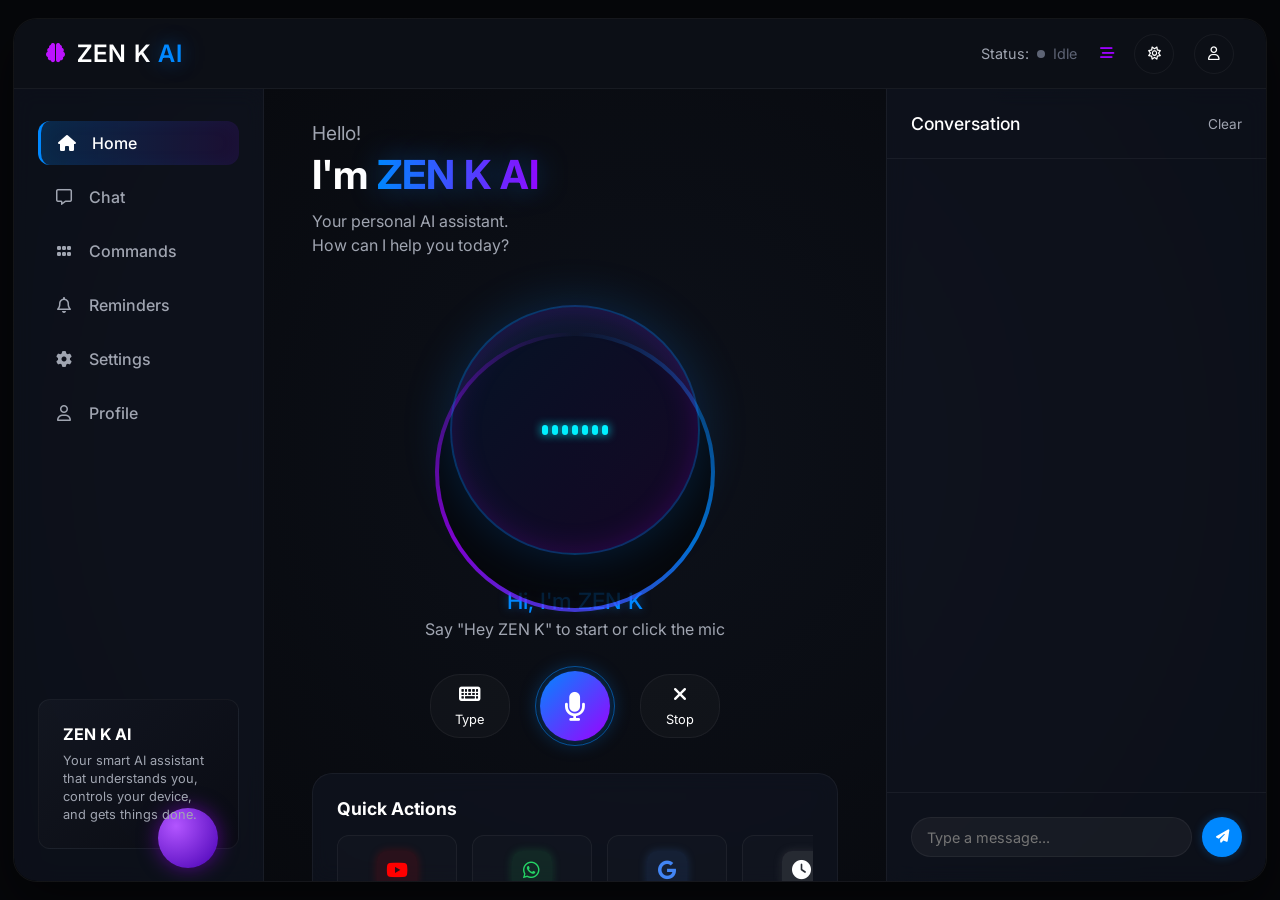
==== zen-k-ai/index.html @ 2d2775ab "Add files via upload" ====
<!DOCTYPE html>
<html lang="en">
<head>
    <meta charset="UTF-8">
    <meta name="viewport" content="width=device-width, initial-scale=1.0">
    <title>ZEN K AI</title>
    <link rel="stylesheet" href="style.css">
    <link rel="stylesheet" href="https://cdnjs.cloudflare.com/ajax/libs/font-awesome/6.4.0/css/all.min.css">
    <link href="https://fonts.googleapis.com/css2?family=Inter:wght@300;400;500;600;700&display=swap" rel="stylesheet">
</head>
<body>
    <div class="app-container">
        <!-- Top Navigation Bar -->
        <header class="top-bar">
            <div class="logo">
                <i class="fa-solid fa-brain" style="color: #bc13fe;" aria-hidden="true"></i>
                <h1>ZEN K <span>AI</span></h1>
            </div>
            <div class="top-right">
                <div class="status-indicator" aria-live="polite">
                    Status: <span class="status-dot" aria-hidden="true"></span> <span class="status-text">Idle</span>
                    <i class="fa-solid fa-bars-staggered status-icon" aria-hidden="true"></i>
                </div>
                <button class="icon-btn theme-btn" id="theme-btn" aria-label="Toggle Theme">
                    <i class="fa-regular fa-sun" aria-hidden="true"></i>
                </button>
                <button class="icon-btn profile-btn" aria-label="User Profile">
                    <i class="fa-regular fa-user" aria-hidden="true"></i>
                </button>
            </div>
        </header>

        <div class="main-content">
            <!-- Left Sidebar -->
            <nav class="sidebar" aria-label="Main Navigation">
                <ul class="nav-links">
                    <li class="active" role="button" tabindex="0" aria-label="Home"><i class="fa-solid fa-house" aria-hidden="true"></i> <span>Home</span></li>
                    <li role="button" tabindex="0" aria-label="Chat"><i class="fa-regular fa-message" aria-hidden="true"></i> <span>Chat</span></li>
                    <li role="button" tabindex="0" aria-label="Commands"><i class="fa-solid fa-grip" aria-hidden="true"></i> <span>Commands</span></li>
                    <li role="button" tabindex="0" aria-label="Reminders"><i class="fa-regular fa-bell" aria-hidden="true"></i> <span>Reminders</span></li>
                    <li role="button" tabindex="0" aria-label="Settings"><i class="fa-solid fa-gear" aria-hidden="true"></i> <span>Settings</span></li>
                    <li role="button" tabindex="0" aria-label="Profile"><i class="fa-regular fa-user" aria-hidden="true"></i> <span>Profile</span></li>
                </ul>
                <div class="sidebar-info-card">
                    <h3>ZEN K AI</h3>
                    <p>Your smart AI assistant that understands you, controls your device, and gets things done.</p>
                    <div class="info-orb" aria-hidden="true"></div>
                </div>
            </nav>

            <!-- Center Assistant Area -->
            <main class="center-area" aria-label="AI Assistant Area">
                <div class="welcome-box">
                    <p class="greeting">Hello!</p>
                    <h2>I'm <span class="brand">ZEN K AI</span></h2>
                    <p class="subtitle">Your personal AI assistant.<br>How can I help you today?</p>
                </div>

                <div class="voice-orb-container" aria-live="polite">
                    <div class="glow-ring" aria-hidden="true"></div>
                    <div class="voice-orb" aria-hidden="true">
                        <div class="waveform-animation">
                            <span class="bar"></span><span class="bar"></span><span class="bar"></span><span class="bar"></span><span class="bar"></span><span class="bar"></span><span class="bar"></span>
                        </div>
                    </div>
                    <h3 class="state-text">Listening...</h3>
                    <p class="state-subtext">Say "Hey ZEN K" to start</p>
                </div>

                <div class="input-controls">
                    <button class="control-btn" aria-label="Type Command"><i class="fa-solid fa-keyboard" aria-hidden="true"></i><span>Type</span></button>
                    <button class="mic-btn" id="mic-btn" aria-label="Toggle Microphone"><i class="fa-solid fa-microphone" aria-hidden="true"></i></button>
                    <button class="control-btn" id="stop-btn" aria-label="Stop Assistant"><i class="fa-solid fa-xmark" aria-hidden="true"></i><span>Stop</span></button>
                </div>

                <!-- Quick Actions -->
                <div class="quick-actions-section" aria-label="Quick Actions">
                    <h3>Quick Actions</h3>
                    <div class="action-grid" role="group">
                        <button class="action-card" data-action="youtube" aria-label="Open YouTube">
                            <div class="icon-wrap youtube" aria-hidden="true"><i class="fa-brands fa-youtube"></i></div>
                            <span>Open YouTube</span>
                        </button>
                        <button class="action-card" data-action="whatsapp" aria-label="Open WhatsApp">
                            <div class="icon-wrap whatsapp" aria-hidden="true"><i class="fa-brands fa-whatsapp"></i></div>
                            <span>Open WhatsApp</span>
                        </button>
                        <button class="action-card" data-action="google" aria-label="Search Google">
                            <div class="icon-wrap google" aria-hidden="true"><i class="fa-brands fa-google"></i></div>
                            <span>Search Google</span>
                        </button>
                        <button class="action-card" data-action="time" aria-label="Check Time">
                            <div class="icon-wrap time" aria-hidden="true"><i class="fa-solid fa-clock"></i></div>
                            <span>Check Time</span>
                        </button>
                        <button class="action-card" data-action="joke" aria-label="Tell a Joke">
                            <div class="icon-wrap more-icon" aria-hidden="true"><i class="fa-solid fa-face-laugh-squint"></i></div>
                            <span>Tell a Joke</span>
                        </button>
                        <button class="action-card more" aria-label="More Options">
                            <div class="icon-wrap more-icon" aria-hidden="true"><i class="fa-solid fa-grip"></i></div>
                            <span>More</span>
                        </button>
                    </div>
                </div>
                
                <div class="bottom-branding">
                    <div class="privacy-note">
                        <i class="fa-solid fa-shield-halved" aria-hidden="true"></i>
                        <div>
                            <h4>Privacy First</h4>
                            <p>Your data is secure with us.</p>
                        </div>
                    </div>
                    <div class="bottom-waveform" aria-hidden="true"></div>
                    <div class="always-ready-note">
                        <i class="fa-solid fa-bolt" aria-hidden="true"></i>
                        <div>
                            <h4>Always Ready</h4>
                            <p>Always here for you.</p>
                        </div>
                    </div>
                </div>
            </main>

            <!-- Right Conversation Panel -->
            <aside class="conversation-panel" aria-label="Conversation History">
                <div class="panel-header">
                    <h3>Conversation</h3>
                    <button class="clear-btn" id="clear-chat" aria-label="Clear Chat History">Clear</button>
                </div>
                <div class="chat-history" id="chat-history" aria-live="polite">
                    <!-- Chat bubbles will go here -->
                </div>
                <div class="chat-input-area">
                    <input type="text" class="chat-input" id="chat-input" placeholder="Type a message..." aria-label="Type your message to ZEN K AI">
                    <button class="send-btn" id="send-btn" aria-label="Send Message"><i class="fa-solid fa-paper-plane" aria-hidden="true"></i></button>
                </div>
            </aside>
        </div>
    </div>
    <script src="script.js"></script>
</body>
</html>
---- zen-k-ai/style.css ----
:root {
    --bg-main: #06070a;
    --bg-secondary: #0c0f16;
    --bg-panel: rgba(18, 22, 35, 0.6);
    --border-glass: rgba(255, 255, 255, 0.05);
    
    --text-primary: #ffffff;
    --text-secondary: #a0a5b1;
    --text-muted: #5e6475;
    
    --accent-blue: #0088ff;
    --accent-purple: #9d00ff;
    --accent-cyan: #00f0ff;
    --accent-green: #00e676;
    
    --glow-blue: 0 0 20px rgba(0, 136, 255, 0.5);
    --glow-purple: 0 0 20px rgba(157, 0, 255, 0.5);
    
    --radius-lg: 20px;
    --radius-md: 12px;
    --radius-sm: 8px;
    
    --font-std: 'Inter', sans-serif;
}

body.light-theme {
    --bg-main: #f0f2f5;
    --bg-secondary: #ffffff;
    --bg-panel: rgba(255, 255, 255, 0.8);
    --border-glass: rgba(0, 0, 0, 0.1);
    
    --text-primary: #1a1d24;
    --text-secondary: #4a505e;
    --text-muted: #8b92a5;
    
    --accent-blue: #0066cc;
    --accent-purple: #7a00cc;
    --accent-cyan: #00aacc;
    --accent-green: #00b359;
    
    --glow-blue: 0 0 15px rgba(0, 102, 204, 0.3);
    --glow-purple: 0 0 15px rgba(122, 0, 204, 0.3);
}

body.light-theme .app-container {
    background: radial-gradient(circle at 50% 50%, #fafafa 0%, #f0f2f5 100%);
}

body.light-theme .sidebar-info-card {
    background: linear-gradient(135deg, rgba(240,245,255,0.8) 0%, rgba(250,250,250,0.8) 100%);
}

body.light-theme .chat-input {
    background: rgba(255, 255, 255, 0.6);
}

body.light-theme .chat-msg.user .msg-bubble {
    background: rgba(0, 0, 0, 0.03);
}

* {
    margin: 0;
    padding: 0;
    box-sizing: border-box;
    font-family: var(--font-std);
}

/* Accessibility - Focus styles */
:focus-visible {
    outline: 2px solid var(--accent-blue);
    outline-offset: 3px;
    border-radius: 4px;
}
.icon-btn:focus-visible, .mic-btn:focus-visible, .send-btn:focus-visible {
    border-radius: 50%;
}
.action-card:focus-visible, .chat-input:focus-visible, .nav-links li:focus-visible {
    border-radius: var(--radius-md);
}
.control-btn:focus-visible {
    border-radius: 30px;
}

body {
    background-color: var(--bg-main);
    color: var(--text-primary);
    height: 100vh;
    overflow: hidden;
    display: flex;
    justify-content: center;
    align-items: center;
    transition: background-color 0.4s ease, color 0.4s ease;
}

.app-container {
    width: 98vw;
    height: 96vh;
    background: radial-gradient(circle at 50% 50%, #0d111a 0%, #06070a 100%);
    border-radius: 24px;
    border: 1px solid var(--border-glass);
    display: flex;
    flex-direction: column;
    overflow: hidden;
    box-shadow: 0 20px 50px rgba(0,0,0,0.5);
    transition: background 0.4s ease, border-color 0.4s ease;
}

/* TOP BAR */
.top-bar {
    display: flex;
    justify-content: space-between;
    align-items: center;
    padding: 1.5rem 2rem;
    background: var(--bg-secondary);
    border-bottom: 1px solid var(--border-glass);
    height: 70px;
    transition: background 0.4s ease, border-color 0.4s ease;
}

.logo {
    display: flex;
    align-items: center;
    gap: 12px;
    font-size: 1.2rem;
}

.logo h1 {
    font-size: 1.5rem;
    font-weight: 600;
    letter-spacing: 1px;
}

.logo span {
    color: var(--accent-blue);
    text-shadow: var(--glow-blue);
}

.top-right {
    display: flex;
    align-items: center;
    gap: 20px;
}

.status-indicator {
    display: flex;
    align-items: center;
    gap: 8px;
    font-size: 0.9rem;
    color: var(--text-secondary);
}

.status-dot {
    width: 8px;
    height: 8px;
    background-color: var(--text-muted);
    border-radius: 50%;
}

.status-text {
    color: var(--text-muted);
    margin-right: 15px;
}

.status-icon {
    color: var(--accent-purple);
}

.icon-btn {
    background: transparent;
    border: 1px solid var(--border-glass);
    color: var(--text-primary);
    width: 40px;
    height: 40px;
    border-radius: 50%;
    display: flex;
    justify-content: center;
    align-items: center;
    cursor: pointer;
    transition: all 0.3s ease;
}

.icon-btn:hover {
    background: rgba(128, 128, 128, 0.1);
    box-shadow: 0 0 15px rgba(128, 128, 128, 0.1);
}

/* MAIN CONTENT GRID */
.main-content {
    display: flex;
    flex: 1;
    overflow: hidden;
}

/* SIDEBAR */
.sidebar {
    width: 250px;
    padding: 2rem 1.5rem;
    display: flex;
    flex-direction: column;
    justify-content: space-between;
    border-right: 1px solid var(--border-glass);
    background: var(--bg-panel);
    backdrop-filter: blur(10px);
    transition: background 0.4s ease, border-color 0.4s ease;
}

.nav-links {
    list-style: none;
    display: flex;
    flex-direction: column;
    gap: 10px;
}

.nav-links li {
    padding: 12px 16px;
    border-radius: var(--radius-md);
    cursor: pointer;
    transition: all 0.3s ease;
    display: flex;
    align-items: center;
    gap: 15px;
    color: var(--text-secondary);
    font-weight: 500;
}

.nav-links li:hover {
    background: rgba(128, 128, 128, 0.05);
    color: var(--text-primary);
}

.nav-links li.active {
    background: linear-gradient(90deg, rgba(0,136,255,0.2) 0%, rgba(157,0,255,0.1) 100%);
    color: var(--text-primary);
    border-left: 3px solid var(--accent-blue);
    box-shadow: inset 0 0 20px rgba(0, 136, 255, 0.05);
}

.nav-links li i {
    width: 20px;
    text-align: center;
}

.sidebar-info-card {
    background: linear-gradient(135deg, rgba(20,25,35,0.8) 0%, rgba(10,12,18,0.8) 100%);
    border: 1px solid var(--border-glass);
    border-radius: var(--radius-md);
    padding: 1.5rem;
    position: relative;
    transition: background 0.4s ease, border-color 0.4s ease;
}

.sidebar-info-card h3 {
    font-size: 1rem;
    margin-bottom: 8px;
}

.sidebar-info-card p {
    font-size: 0.8rem;
    color: var(--text-secondary);
    line-height: 1.4;
    position: relative;
    z-index: 2;
}

.info-orb {
    position: absolute;
    bottom: -20px;
    right: 20px;
    width: 60px;
    height: 60px;
    background: radial-gradient(circle at 30% 30%, #b255ff, #4700b3);
    border-radius: 50%;
    box-shadow: var(--glow-purple);
    z-index: 1;
}

/* CENTER AREA */
.center-area {
    flex: 1;
    padding: 2rem 3rem;
    display: flex;
    flex-direction: column;
    position: relative;
    overflow-y: auto;
}

.welcome-box {
    margin-bottom: 1rem;
}

.welcome-box .greeting {
    font-size: 1.2rem;
    color: var(--text-secondary);
}

.welcome-box h2 {
    font-size: 2.5rem;
    font-weight: 700;
    margin: 5px 0 10px;
}

.welcome-box .brand {
    background: linear-gradient(90deg, var(--accent-blue), var(--accent-purple));
    -webkit-background-clip: text;
    background-clip: text;
    -webkit-text-fill-color: transparent;
    color: var(--accent-blue);
    text-shadow: 0 0 30px rgba(0, 136, 255, 0.4);
}

.welcome-box .subtitle {
    color: var(--text-secondary);
    line-height: 1.5;
}

.voice-orb-container {
    display: flex;
    flex-direction: column;
    align-items: center;
    justify-content: center;
    margin: 2rem 0;
    flex: 1;
}

.glow-ring {
    position: absolute;
    width: 280px;
    height: 280px;
    border-radius: 50%;
    background: conic-gradient(from 0deg, transparent, var(--accent-blue), var(--accent-purple), transparent);
    animation: rotate 4s linear infinite;
    opacity: 0.8;
}

.glow-ring::after {
    content: '';
    position: absolute;
    inset: 4px;
    background: var(--bg-main);
    border-radius: 50%;
    transition: background 0.4s ease;
}

@keyframes rotate {
    0% { transform: rotate(0deg); }
    100% { transform: rotate(360deg); }
}

.voice-orb {
    width: 250px;
    height: 250px;
    border-radius: 50%;
    background: linear-gradient(135deg, rgba(0,136,255,0.1), rgba(157,0,255,0.1));
    border: 2px solid rgba(0, 136, 255, 0.3);
    box-shadow: 0 0 50px rgba(0, 136, 255, 0.2), inset 0 0 30px rgba(157, 0, 255, 0.2);
    display: flex;
    justify-content: center;
    align-items: center;
    position: relative;
    z-index: 10;
    transition: all 0.3s ease;
}

.voice-orb.listening {
    box-shadow: 0 0 80px rgba(0, 136, 255, 0.4), inset 0 0 50px rgba(157, 0, 255, 0.4);
    border-color: var(--accent-blue);
    transform: scale(1.05);
}

.voice-orb.processing {
    box-shadow: 0 0 80px rgba(157, 0, 255, 0.4), inset 0 0 50px rgba(0, 136, 255, 0.4);
    border-color: var(--accent-purple);
}

.waveform-animation {
    display: flex;
    align-items: center;
    gap: 4px;
    height: 60px;
}

.bar {
    width: 6px;
    background-color: var(--accent-cyan);
    border-radius: 3px;
    box-shadow: 0 0 10px var(--accent-cyan);
    animation: bounce 1s ease-in-out infinite;
}

.bar:nth-child(1) { height: 20px; animation-delay: 0.1s; }
.bar:nth-child(2) { height: 40px; animation-delay: 0.2s; }
.bar:nth-child(3) { height: 60px; animation-delay: 0.3s; }
.bar:nth-child(4) { height: 80px; animation-delay: 0.4s; }
.bar:nth-child(5) { height: 60px; animation-delay: 0.5s; }
.bar:nth-child(6) { height: 40px; animation-delay: 0.6s; }
.bar:nth-child(7) { height: 20px; animation-delay: 0.7s; }

.voice-orb.idle .bar {
    animation: none;
    height: 10px !important;
}

@keyframes bounce {
    0%, 100% { transform: scaleY(0.5); }
    50% { transform: scaleY(1); }
}

.state-text {
    margin-top: 2rem;
    font-size: 1.4rem;
    color: var(--accent-blue);
    text-shadow: 0 0 10px rgba(0, 136, 255, 0.5);
    font-weight: 500;
}

.state-subtext {
    color: var(--text-secondary);
    margin-top: 5px;
}

.input-controls {
    display: flex;
    justify-content: center;
    align-items: center;
    gap: 30px;
    margin-bottom: 2rem;
}

.control-btn {
    background: rgba(128, 128, 128, 0.05);
    border: 1px solid var(--border-glass);
    color: var(--text-primary);
    padding: 10px 20px;
    border-radius: 30px;
    display: flex;
    flex-direction: column;
    align-items: center;
    gap: 8px;
    cursor: pointer;
    transition: all 0.3s ease;
    width: 80px;
}

.control-btn i {
    font-size: 1.2rem;
}

.control-btn span {
    font-size: 0.8rem;
}

.control-btn:hover {
    background: rgba(128, 128, 128, 0.1);
    box-shadow: 0 0 15px rgba(128, 128, 128, 0.1);
}

.mic-btn {
    width: 70px;
    height: 70px;
    border-radius: 50%;
    background: linear-gradient(135deg, var(--accent-blue), var(--accent-purple));
    border: none;
    color: white;
    font-size: 1.8rem;
    cursor: pointer;
    box-shadow: 0 0 20px rgba(0, 136, 255, 0.4);
    display: flex;
    justify-content: center;
    align-items: center;
    transition: all 0.3s ease;
    position: relative;
}

.mic-btn::before {
    content: '';
    position: absolute;
    inset: -5px;
    border-radius: 50%;
    border: 1px solid rgba(0, 136, 255, 0.5);
    animation: pulse 2s infinite;
}

@keyframes pulse {
    0% { transform: scale(1); opacity: 1; }
    100% { transform: scale(1.3); opacity: 0; }
}

.mic-btn:hover {
    transform: scale(1.05);
    box-shadow: 0 0 30px rgba(0, 136, 255, 0.6);
}

.quick-actions-section {
    background: var(--bg-panel);
    border-radius: var(--radius-lg);
    padding: 1.5rem;
    border: 1px solid var(--border-glass);
    backdrop-filter: blur(10px);
    margin-bottom: 2rem;
    transition: background 0.4s ease, border-color 0.4s ease;
}

.quick-actions-section h3 {
    font-size: 1.1rem;
    margin-bottom: 1rem;
    color: var(--text-primary);
}

.action-grid {
    display: flex;
    gap: 15px;
    overflow-x: auto;
    padding-bottom: 5px;
}

.action-card {
    background: rgba(128, 128, 128, 0.03);
    border: 1px solid var(--border-glass);
    border-radius: var(--radius-md);
    padding: 15px;
    min-width: 120px;
    display: flex;
    flex-direction: column;
    align-items: center;
    gap: 12px;
    cursor: pointer;
    transition: all 0.3s ease;
    color: var(--text-primary);
}

.action-card:hover {
    background: rgba(128, 128, 128, 0.08);
    transform: translateY(-2px);
    box-shadow: 0 5px 15px rgba(0, 0, 0, 0.15);
}

.icon-wrap {
    width: 40px;
    height: 40px;
    border-radius: 10px;
    display: flex;
    justify-content: center;
    align-items: center;
    font-size: 1.2rem;
}

.icon-wrap.youtube { background: rgba(255, 0, 0, 0.1); color: #ff0000; box-shadow: 0 0 10px rgba(255, 0, 0, 0.2); }
.icon-wrap.whatsapp { background: rgba(37, 211, 102, 0.1); color: #25d366; box-shadow: 0 0 10px rgba(37, 211, 102, 0.2); }
.icon-wrap.google { background: rgba(66, 133, 244, 0.1); color: #4285f4; box-shadow: 0 0 10px rgba(66, 133, 244, 0.2); }
.icon-wrap.time { background: rgba(128, 128, 128, 0.2); color: var(--text-primary); box-shadow: 0 0 10px rgba(128, 128, 128, 0.2); }
.icon-wrap.reminder { background: rgba(0, 136, 255, 0.1); color: var(--accent-blue); box-shadow: 0 0 10px rgba(0, 136, 255, 0.2); }
.icon-wrap.more-icon { background: rgba(157, 0, 255, 0.1); color: var(--accent-purple); box-shadow: 0 0 10px rgba(157, 0, 255, 0.2); }

.action-card span {
    font-size: 0.75rem;
    text-align: center;
}

/* BOTTOM SECTION */
.bottom-branding {
    display: flex;
    justify-content: space-between;
    align-items: center;
    margin-top: auto;
}

.privacy-note, .always-ready-note {
    display: flex;
    align-items: center;
    gap: 12px;
}

.privacy-note i { color: var(--accent-blue); font-size: 1.2rem; }
.always-ready-note i { color: var(--accent-purple); font-size: 1.2rem; }

.privacy-note h4, .always-ready-note h4 {
    font-size: 0.9rem;
    font-weight: 500;
}

.privacy-note p, .always-ready-note p {
    font-size: 0.75rem;
    color: var(--text-secondary);
}

.bottom-waveform {
    width: 300px;
    height: 30px;
    background: url('data:image/svg+xml;utf8,<svg width="300" height="30" viewBox="0 0 300 30" xmlns="http://www.w3.org/2000/svg"><path d="M0,15 Q25,0 50,15 T100,15 T150,15 T200,15 T250,15 T300,15" fill="none" stroke="%230088ff" stroke-width="1.5" opacity="0.6"/><path d="M0,15 Q30,30 60,15 T120,15 T180,15 T240,15 T300,15" fill="none" stroke="%239d00ff" stroke-width="1.5" opacity="0.6"/></svg>');
    background-size: cover;
    opacity: 0.5;
}

/* RIGHT CONVERSATION PANEL */
.conversation-panel {
    width: 380px;
    background: var(--bg-panel);
    border-left: 1px solid var(--border-glass);
    display: flex;
    flex-direction: column;
    backdrop-filter: blur(10px);
    transition: background 0.4s ease, border-color 0.4s ease;
}

.panel-header {
    padding: 1.5rem;
    display: flex;
    justify-content: space-between;
    align-items: center;
    border-bottom: 1px solid var(--border-glass);
}

.panel-header h3 {
    font-size: 1.1rem;
    font-weight: 500;
}

.clear-btn {
    background: transparent;
    border: none;
    color: var(--text-secondary);
    font-size: 0.85rem;
    cursor: pointer;
    transition: color 0.3s ease;
}

.clear-btn:hover {
    color: var(--text-primary);
}

.chat-history {
    flex: 1;
    overflow-y: auto;
    padding: 1.5rem;
    display: flex;
    flex-direction: column;
    gap: 1rem;
}

/* Scrollbar styles */
.chat-history::-webkit-scrollbar, .center-area::-webkit-scrollbar, .action-grid::-webkit-scrollbar {
    width: 6px;
    height: 6px;
}
.chat-history::-webkit-scrollbar-track, .center-area::-webkit-scrollbar-track, .action-grid::-webkit-scrollbar-track {
    background: transparent;
}
.chat-history::-webkit-scrollbar-thumb, .center-area::-webkit-scrollbar-thumb, .action-grid::-webkit-scrollbar-thumb {
    background: rgba(128, 128, 128, 0.2);
    border-radius: 10px;
}
.chat-history::-webkit-scrollbar-thumb:hover, .center-area::-webkit-scrollbar-thumb:hover, .action-grid::-webkit-scrollbar-thumb:hover {
    background: rgba(128, 128, 128, 0.4);
}

.chat-msg {
    display: flex;
    flex-direction: column;
    max-width: 90%;
    animation: fadeIn 0.4s ease forwards;
}

@keyframes fadeIn {
    from { opacity: 0; transform: translateY(10px); }
    to { opacity: 1; transform: translateY(0); }
}

.chat-msg.user {
    align-self: flex-end;
}

.chat-msg.ai {
    align-self: flex-start;
}

.msg-header {
    display: flex;
    justify-content: space-between;
    align-items: center;
    margin-bottom: 5px;
    font-size: 0.75rem;
    color: var(--text-secondary);
    padding: 0 5px;
}

.msg-bubble {
    padding: 12px 16px;
    border-radius: var(--radius-md);
    font-size: 0.95rem;
    line-height: 1.4;
    position: relative;
    word-break: break-word;
}

.chat-msg.user .msg-bubble {
    background: rgba(128, 128, 128, 0.05);
    border: 1px solid var(--border-glass);
    border-bottom-right-radius: 4px;
}

.chat-msg.ai .msg-bubble {
    background: linear-gradient(135deg, rgba(0, 136, 255, 0.1), rgba(157, 0, 255, 0.1));
    border: 1px solid rgba(0, 136, 255, 0.2);
    border-bottom-left-radius: 4px;
    display: flex;
    flex-direction: column;
    gap: 10px;
}

.ai-icon-small {
    position: absolute;
    left: -35px;
    top: 0;
    width: 25px;
    height: 25px;
    background: linear-gradient(135deg, var(--accent-blue), var(--accent-purple));
    border-radius: 50%;
    display: flex;
    justify-content: center;
    align-items: center;
    font-size: 0.6rem;
    box-shadow: 0 0 10px rgba(0, 136, 255, 0.3);
    color: white;
}

.chat-msg.ai {
    margin-left: 35px;
}

.action-embed {
    background: rgba(128,128,128,0.1);
    border-radius: var(--radius-sm);
    padding: 10px;
    display: flex;
    align-items: center;
    gap: 10px;
    border: 1px solid var(--border-glass);
}

.action-embed .embed-icon {
    width: 30px;
    height: 30px;
    border-radius: 6px;
    display: flex;
    justify-content: center;
    align-items: center;
    font-size: 1.2rem;
}

.action-embed .details {
    flex: 1;
}

.action-embed .details h4 {
    font-size: 0.85rem;
    font-weight: 500;
}

.action-embed .details p {
    font-size: 0.7rem;
    color: var(--text-secondary);
}

.action-embed .status-check {
    color: var(--accent-green);
}

.chat-input-area {
    padding: 1.5rem;
    border-top: 1px solid var(--border-glass);
    display: flex;
    gap: 10px;
}

.chat-input {
    flex: 1;
    background: rgba(128, 128, 128, 0.1);
    border: 1px solid var(--border-glass);
    border-radius: 20px;
    padding: 0 15px;
    color: var(--text-primary);
    font-size: 0.9rem;
    outline: none;
    transition: all 0.3s ease;
}

.chat-input:focus {
    border-color: rgba(0, 136, 255, 0.5);
    box-shadow: 0 0 10px rgba(0, 136, 255, 0.2);
}

.send-btn {
    width: 40px;
    height: 40px;
    border-radius: 50%;
    background: var(--accent-blue);
    color: white;
    border: none;
    cursor: pointer;
    display: flex;
    justify-content: center;
    align-items: center;
    transition: all 0.3s ease;
    box-shadow: 0 0 10px rgba(0, 136, 255, 0.3);
}

.send-btn:hover {
    background: #0077e6;
    transform: scale(1.05);
}

/* Responsive adjustments */
@media (max-width: 1200px) {
    .sidebar { width: 80px; padding: 2rem 10px; }
    .nav-links li span { display: none; }
    .nav-links li { justify-content: center; padding: 12px 0; }
    .nav-links li i { text-align: center; }
    .sidebar-info-card { display: none; }
    .logo h1 { display: none; }
}

@media (max-width: 900px) {
    .conversation-panel { position: absolute; right: -100%; top: 0; height: 100%; z-index: 100; transition: right 0.3s ease; }
    .conversation-panel.show { right: 0; }
}

@media (max-width: 600px) {
    .bottom-branding { flex-direction: column; gap: 15px; text-align: center; }
    .app-container { width: 100vw; height: 100vh; border-radius: 0; border: none; }
    .voice-orb { width: 180px; height: 180px; }
    .glow-ring { width: 200px; height: 200px; }
    .center-area { padding: 1rem; }
}
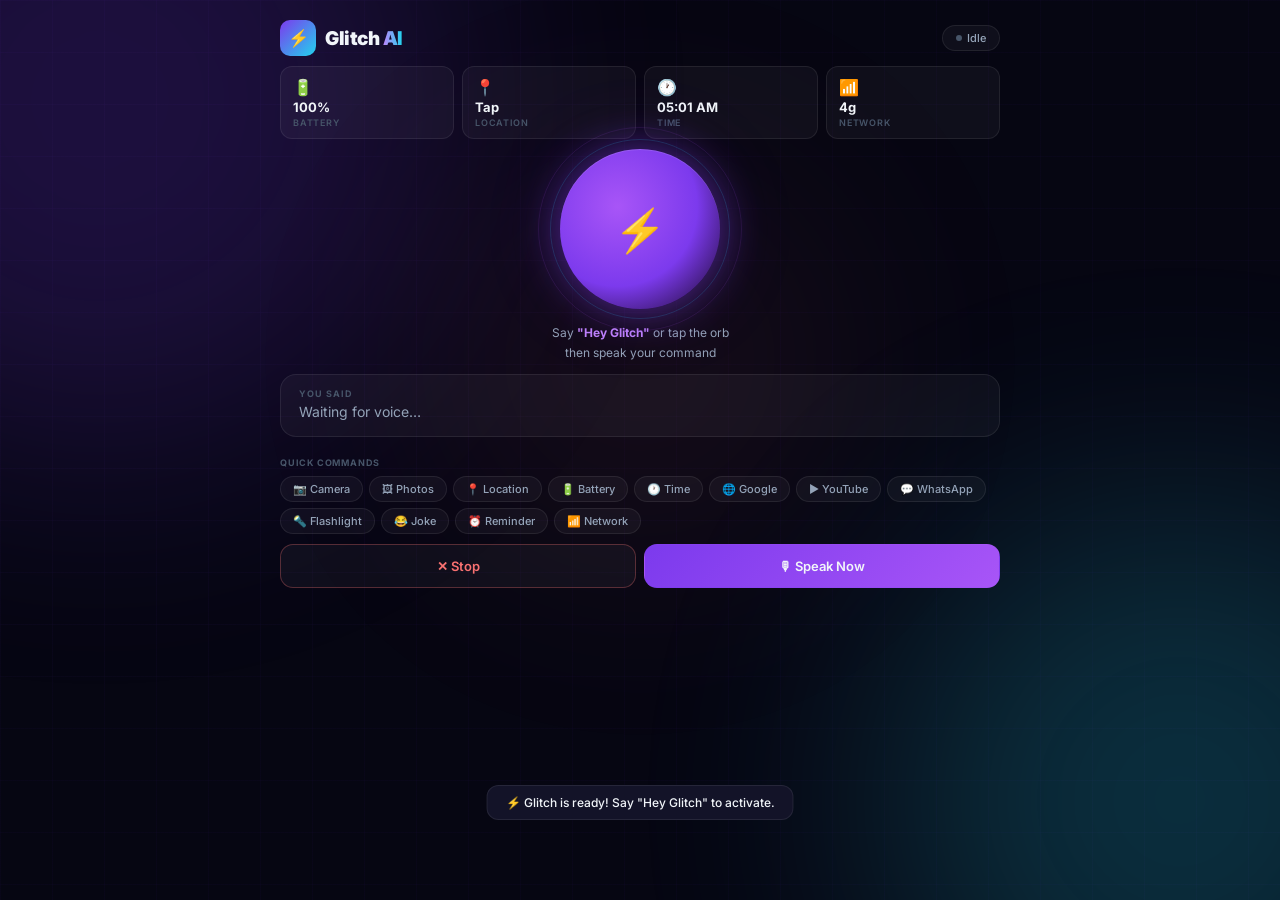
==== commit 60ff45a5: "Update index.html" ====
--- a/zen-k-ai/index.html
+++ b/zen-k-ai/index.html
@@ -1,144 +1,902 @@
 <!DOCTYPE html>
 <html lang="en">
 <head>
-    <meta charset="UTF-8">
-    <meta name="viewport" content="width=device-width, initial-scale=1.0">
-    <title>ZEN K AI</title>
-    <link rel="stylesheet" href="style.css">
-    <link rel="stylesheet" href="https://cdnjs.cloudflare.com/ajax/libs/font-awesome/6.4.0/css/all.min.css">
-    <link href="https://fonts.googleapis.com/css2?family=Inter:wght@300;400;500;600;700&display=swap" rel="stylesheet">
+<meta charset="UTF-8"/>
+<meta name="viewport" content="width=device-width, initial-scale=1.0, user-scalable=no"/>
+<title>Glitch AI – Your Phone Assistant</title>
+<link href="https://fonts.googleapis.com/css2?family=Inter:wght@300;400;500;600;700;800;900&display=swap" rel="stylesheet"/>
+<style>
+*,*::before,*::after{box-sizing:border-box;margin:0;padding:0}
+:root{
+  --bg:#060612;--bg2:#0c0c20;--bg3:#131328;
+  --card:rgba(255,255,255,.04);--card2:rgba(255,255,255,.07);
+  --border:rgba(255,255,255,.08);--border2:rgba(255,255,255,.14);
+  --p1:#7c3aed;--p2:#a855f7;--p3:#c084fc;
+  --cyan:#22d3ee;--green:#4ade80;--red:#f87171;--amber:#fbbf24;--rose:#fb7185;
+  --text:#f1f5f9;--muted:#94a3b8;--dim:#475569;
+}
+html,body{height:100%;font-family:'Inter',sans-serif;background:var(--bg);color:var(--text);overflow:hidden}
+
+/* ── BG FX ── */
+.bg-grid{position:fixed;inset:0;z-index:0;pointer-events:none;
+  background-image:linear-gradient(rgba(124,58,237,.03) 1px,transparent 1px),
+    linear-gradient(90deg,rgba(124,58,237,.03) 1px,transparent 1px);
+  background-size:52px 52px}
+.glow{position:fixed;border-radius:50%;filter:blur(130px);opacity:.2;pointer-events:none;z-index:0}
+.ga{width:700px;height:700px;top:-250px;left:-250px;background:var(--p1)}
+.gb{width:600px;height:600px;bottom:-200px;right:-200px;background:var(--cyan)}
+.gc{width:400px;height:400px;top:40%;left:50%;transform:translate(-50%,-50%);background:var(--rose);opacity:.08}
+
+/* ── SHELL ── */
+.shell{position:relative;z-index:1;display:flex;flex-direction:column;
+  align-items:center;height:100vh;padding:20px 20px 16px;gap:10px;overflow:hidden}
+
+/* ── HEADER ── */
+.hdr{display:flex;align-items:center;justify-content:space-between;width:100%;max-width:720px}
+.logo{display:flex;align-items:center;gap:9px}
+.logo-ico{width:36px;height:36px;border-radius:10px;
+  background:linear-gradient(135deg,var(--p1),var(--cyan));
+  display:flex;align-items:center;justify-content:center;font-size:17px}
+.logo-txt{font-size:19px;font-weight:900;letter-spacing:-.5px}
+.logo-txt span{background:linear-gradient(90deg,var(--p3),var(--cyan));
+  -webkit-background-clip:text;-webkit-text-fill-color:transparent}
+.pill{display:flex;align-items:center;gap:5px;padding:5px 13px;
+  border-radius:99px;background:var(--card);border:1px solid var(--border);
+  font-size:11px;font-weight:500;color:var(--muted)}
+.dot{width:6px;height:6px;border-radius:50%;background:var(--dim);transition:all .3s}
+.dot.on{background:var(--green);box-shadow:0 0 8px var(--green)}
+.dot.ls{background:var(--p2);box-shadow:0 0 8px var(--p2);animation:blink 1s infinite}
+.dot.sp{background:var(--cyan);box-shadow:0 0 8px var(--cyan)}
+.dot.er{background:var(--red);box-shadow:0 0 8px var(--red)}
+@keyframes blink{0%,100%{opacity:1}50%{opacity:.3}}
+
+/* ── ORB ── */
+.orb-wrap{display:flex;flex-direction:column;align-items:center;gap:14px;flex-shrink:0}
+.orb-ctr{position:relative;width:160px;height:160px;cursor:pointer}
+.ring{position:absolute;inset:0;border-radius:50%;animation:spin 10s linear infinite}
+.ring::before{content:'';position:absolute;inset:0;border-radius:50%;
+  border:1px solid rgba(124,58,237,.25)}
+.r2{inset:-10px;animation-duration:15s;animation-direction:reverse}
+.r2::before{border-color:rgba(34,211,238,.18)}
+.r3{inset:-22px;animation-duration:22s}
+.r3::before{border-color:rgba(168,85,247,.12)}
+@keyframes spin{to{transform:rotate(360deg)}}
+.orb{position:absolute;inset:0;border-radius:50%;cursor:pointer;
+  background:radial-gradient(circle at 36% 36%,var(--p2),var(--p1) 55%,#150520);
+  box-shadow:0 0 40px rgba(124,58,237,.5),0 0 80px rgba(124,58,237,.2),
+    inset 0 1px 0 rgba(255,255,255,.12);
+  transition:transform .15s,box-shadow .3s;
+  display:flex;align-items:center;justify-content:center}
+.orb:hover{transform:scale(1.05);box-shadow:0 0 60px rgba(124,58,237,.7),0 0 110px rgba(124,58,237,.3)}
+.orb:active{transform:scale(.96)}
+.orb.ls{background:radial-gradient(circle at 36% 36%,#34d399,#059669 55%,#011f11);
+  box-shadow:0 0 55px rgba(52,211,153,.65),0 0 100px rgba(52,211,153,.25);
+  animation:opulse 1.1s ease-in-out infinite}
+.orb.sp{background:radial-gradient(circle at 36% 36%,var(--cyan),#0891b2 55%,#062030);
+  box-shadow:0 0 55px rgba(34,211,238,.65),0 0 100px rgba(34,211,238,.25)}
+.orb.act{background:radial-gradient(circle at 36% 36%,var(--amber),#d97706 55%,#1c1000);
+  box-shadow:0 0 70px rgba(251,191,36,.7),0 0 120px rgba(251,191,36,.3);
+  animation:opulse .7s ease-in-out infinite}
+@keyframes opulse{0%,100%{transform:scale(1)}50%{transform:scale(1.04)}}
+.orb-ico{font-size:42px;user-select:none;pointer-events:none}
+.orb-bars{display:none;gap:3px;align-items:flex-end;height:38px;pointer-events:none}
+.bar{width:4px;border-radius:3px;background:white;animation:bdance .5s ease-in-out infinite alternate}
+.bar:nth-child(1){height:12px;animation-delay:0s}
+.bar:nth-child(2){height:24px;animation-delay:.08s}
+.bar:nth-child(3){height:36px;animation-delay:.16s}
+.bar:nth-child(4){height:18px;animation-delay:.04s}
+.bar:nth-child(5){height:30px;animation-delay:.12s}
+@keyframes bdance{from{transform:scaleY(.3);opacity:.6}to{transform:scaleY(1);opacity:1}}
+.orb.ls .orb-ico{display:none}.orb.ls .orb-bars{display:flex}
+.orb-hint{font-size:12px;color:var(--muted);text-align:center;line-height:1.7}
+.orb-hint strong{color:var(--p3)}
+
+/* ── DEVICE BAR ── */
+.device-bar{width:100%;max-width:720px;display:flex;gap:8px;flex-wrap:wrap}
+.d-card{flex:1;min-width:80px;background:var(--card);border:1px solid var(--border);
+  border-radius:12px;padding:10px 12px;display:flex;flex-direction:column;gap:2px;
+  cursor:pointer;transition:all .25s}
+.d-card:hover{background:var(--card2);border-color:var(--border2)}
+.d-ico{font-size:16px}
+.d-val{font-size:13px;font-weight:700;color:var(--text)}
+.d-lbl{font-size:9px;font-weight:600;letter-spacing:.8px;color:var(--dim);text-transform:uppercase}
+
+/* ── TRANSCRIPT ── */
+.tbox{width:100%;max-width:720px;background:var(--card);border:1px solid var(--border);
+  border-radius:16px;padding:13px 18px;transition:border-color .3s}
+.tbox.on{border-color:var(--p1)}
+.tlbl{font-size:9px;font-weight:700;letter-spacing:1px;color:var(--dim);text-transform:uppercase;margin-bottom:4px}
+#ttxt{font-size:14px;color:var(--muted);min-height:20px;transition:color .2s}
+#ttxt.f{color:var(--text)}
+
+/* ── RESULT ── */
+.rbox{width:100%;max-width:720px;overflow:hidden;max-height:0;opacity:0;
+  transition:max-height .4s ease,opacity .3s}
+.rbox.on{max-height:260px;opacity:1}
+.rinner{background:var(--card);border:1px solid var(--p1);border-radius:16px;padding:13px 18px}
+.rlbl{font-size:9px;font-weight:700;letter-spacing:1px;color:var(--p3);text-transform:uppercase;margin-bottom:6px}
+#rtxt{font-size:14px;color:var(--text);line-height:1.65}
+
+/* ── CAMERA PANEL ── */
+.cam-panel{position:fixed;inset:0;z-index:300;background:rgba(0,0,0,.95);
+  display:none;flex-direction:column;align-items:center;justify-content:center;gap:16px}
+.cam-panel.show{display:flex}
+#cam-video{width:100%;max-width:500px;border-radius:18px;border:2px solid var(--p1)}
+.cam-btns{display:flex;gap:12px}
+.cam-btn{padding:12px 24px;border-radius:12px;border:none;cursor:pointer;
+  font-family:'Inter',sans-serif;font-size:14px;font-weight:600}
+.cam-snap{background:white;color:#000}
+.cam-close{background:var(--card);color:var(--text);border:1px solid var(--border)}
+#cam-canvas{display:none}
+
+/* ── PHOTO PANEL ── */
+.photo-panel{position:fixed;inset:0;z-index:300;background:rgba(0,0,0,.95);
+  display:none;flex-direction:column;align-items:center;justify-content:center;gap:16px;padding:20px}
+.photo-panel.show{display:flex}
+#photo-img{max-width:100%;max-height:70vh;border-radius:18px;border:2px solid var(--cyan);object-fit:contain}
+.p-info{font-size:13px;color:var(--muted);text-align:center}
+.p-close{padding:10px 24px;border-radius:12px;background:var(--card);border:1px solid var(--border);
+  color:var(--text);cursor:pointer;font-family:'Inter',sans-serif;font-size:13px;font-weight:600}
+
+/* ── MAP PANEL ── */
+.map-panel{position:fixed;inset:0;z-index:300;background:rgba(0,0,0,.95);
+  display:none;flex-direction:column;align-items:center;justify-content:center;gap:16px;padding:20px}
+.map-panel.show{display:flex}
+#map-iframe{width:100%;max-width:600px;height:400px;border-radius:18px;border:2px solid var(--green)}
+.m-close{padding:10px 24px;border-radius:12px;background:var(--card);border:1px solid var(--border);
+  color:var(--text);cursor:pointer;font-family:'Inter',sans-serif;font-size:13px;font-weight:600}
+
+/* ── CHIPS ── */
+.chips-sec{width:100%;max-width:720px;flex-shrink:0}
+.clbl{font-size:9px;font-weight:700;letter-spacing:.8px;color:var(--dim);text-transform:uppercase;margin-bottom:8px}
+.chips{display:flex;flex-wrap:wrap;gap:6px}
+.chip{padding:5px 12px;border-radius:99px;background:var(--card);border:1px solid var(--border);
+  font-size:11px;font-weight:500;color:var(--muted);cursor:pointer;transition:all .2s;white-space:nowrap}
+.chip:hover{background:rgba(124,58,237,.18);border-color:var(--p1);color:var(--p3)}
+
+/* ── CONTROLS ── */
+.ctrls{width:100%;max-width:720px;display:flex;gap:8px;flex-shrink:0}
+.btn{flex:1;padding:13px;border-radius:13px;border:1px solid var(--border);background:var(--card);
+  color:var(--text);font-family:'Inter',sans-serif;font-size:13px;font-weight:600;cursor:pointer;
+  display:flex;align-items:center;justify-content:center;gap:6px;transition:all .2s}
+.btn:hover{background:var(--card2);border-color:var(--border2)}
+.btn:active{transform:scale(.97)}
+.btn.pri{background:linear-gradient(135deg,var(--p1),var(--p2));border-color:transparent}
+.btn.pri:hover{filter:brightness(1.1)}
+.btn.red{border-color:rgba(248,113,113,.3);color:var(--red)}
+.btn.red:hover{background:rgba(248,113,113,.1)}
+
+/* ── WAKE FLASH ── */
+.wflash{position:fixed;inset:0;z-index:50;pointer-events:none;opacity:0;
+  background:radial-gradient(ellipse at center,rgba(124,58,237,.3),transparent 70%);transition:opacity .4s}
+.wflash.on{opacity:1}
+
+/* ── NOTIF BANNER ── */
+.notif{position:fixed;top:80px;left:50%;transform:translateX(-50%) scale(.88);
+  background:linear-gradient(135deg,rgba(124,58,237,.92),rgba(34,211,238,.85));
+  backdrop-filter:blur(16px);border:1px solid rgba(255,255,255,.2);
+  border-radius:20px;padding:14px 28px;text-align:center;z-index:200;
+  opacity:0;pointer-events:none;transition:all .35s cubic-bezier(.34,1.56,.64,1)}
+.notif.on{opacity:1;transform:translateX(-50%) scale(1);pointer-events:auto}
+.ntitle{font-size:17px;font-weight:900}
+.nsub{font-size:12px;color:rgba(255,255,255,.75);margin-top:2px}
+
+/* ── TOAST ── */
+.toast{position:fixed;bottom:80px;left:50%;transform:translateX(-50%) translateY(16px);
+  background:var(--bg3);border:1px solid var(--border);border-radius:12px;
+  padding:9px 18px;font-size:12px;font-weight:500;color:var(--text);
+  opacity:0;transition:all .3s;z-index:999;white-space:nowrap;pointer-events:none}
+.toast.on{opacity:1;transform:translateX(-50%) translateY(0)}
+
+/* ── FILE INPUT ── */
+#file-input{display:none}
+#photo-input{display:none}
+
+@media(max-height:680px){
+  .chips-sec{display:none}
+  .device-bar{display:none}
+}
+@media(max-width:400px){
+  .logo-txt{font-size:15px}
+  .orb-ctr{width:130px;height:130px}
+  .orb-ico{font-size:34px}
+}
+</style>
 </head>
 <body>
-    <div class="app-container">
-        <!-- Top Navigation Bar -->
-        <header class="top-bar">
-            <div class="logo">
-                <i class="fa-solid fa-brain" style="color: #bc13fe;" aria-hidden="true"></i>
-                <h1>ZEN K <span>AI</span></h1>
-            </div>
-            <div class="top-right">
-                <div class="status-indicator" aria-live="polite">
-                    Status: <span class="status-dot" aria-hidden="true"></span> <span class="status-text">Idle</span>
-                    <i class="fa-solid fa-bars-staggered status-icon" aria-hidden="true"></i>
-                </div>
-                <button class="icon-btn theme-btn" id="theme-btn" aria-label="Toggle Theme">
-                    <i class="fa-regular fa-sun" aria-hidden="true"></i>
-                </button>
-                <button class="icon-btn profile-btn" aria-label="User Profile">
-                    <i class="fa-regular fa-user" aria-hidden="true"></i>
-                </button>
-            </div>
-        </header>
-
-        <div class="main-content">
-            <!-- Left Sidebar -->
-            <nav class="sidebar" aria-label="Main Navigation">
-                <ul class="nav-links">
-                    <li class="active" role="button" tabindex="0" aria-label="Home"><i class="fa-solid fa-house" aria-hidden="true"></i> <span>Home</span></li>
-                    <li role="button" tabindex="0" aria-label="Chat"><i class="fa-regular fa-message" aria-hidden="true"></i> <span>Chat</span></li>
-                    <li role="button" tabindex="0" aria-label="Commands"><i class="fa-solid fa-grip" aria-hidden="true"></i> <span>Commands</span></li>
-                    <li role="button" tabindex="0" aria-label="Reminders"><i class="fa-regular fa-bell" aria-hidden="true"></i> <span>Reminders</span></li>
-                    <li role="button" tabindex="0" aria-label="Settings"><i class="fa-solid fa-gear" aria-hidden="true"></i> <span>Settings</span></li>
-                    <li role="button" tabindex="0" aria-label="Profile"><i class="fa-regular fa-user" aria-hidden="true"></i> <span>Profile</span></li>
-                </ul>
-                <div class="sidebar-info-card">
-                    <h3>ZEN K AI</h3>
-                    <p>Your smart AI assistant that understands you, controls your device, and gets things done.</p>
-                    <div class="info-orb" aria-hidden="true"></div>
-                </div>
-            </nav>
-
-            <!-- Center Assistant Area -->
-            <main class="center-area" aria-label="AI Assistant Area">
-                <div class="welcome-box">
-                    <p class="greeting">Hello!</p>
-                    <h2>I'm <span class="brand">ZEN K AI</span></h2>
-                    <p class="subtitle">Your personal AI assistant.<br>How can I help you today?</p>
-                </div>
-
-                <div class="voice-orb-container" aria-live="polite">
-                    <div class="glow-ring" aria-hidden="true"></div>
-                    <div class="voice-orb" aria-hidden="true">
-                        <div class="waveform-animation">
-                            <span class="bar"></span><span class="bar"></span><span class="bar"></span><span class="bar"></span><span class="bar"></span><span class="bar"></span><span class="bar"></span>
-                        </div>
-                    </div>
-                    <h3 class="state-text">Listening...</h3>
-                    <p class="state-subtext">Say "Hey ZEN K" to start</p>
-                </div>
-
-                <div class="input-controls">
-                    <button class="control-btn" aria-label="Type Command"><i class="fa-solid fa-keyboard" aria-hidden="true"></i><span>Type</span></button>
-                    <button class="mic-btn" id="mic-btn" aria-label="Toggle Microphone"><i class="fa-solid fa-microphone" aria-hidden="true"></i></button>
-                    <button class="control-btn" id="stop-btn" aria-label="Stop Assistant"><i class="fa-solid fa-xmark" aria-hidden="true"></i><span>Stop</span></button>
-                </div>
-
-                <!-- Quick Actions -->
-                <div class="quick-actions-section" aria-label="Quick Actions">
-                    <h3>Quick Actions</h3>
-                    <div class="action-grid" role="group">
-                        <button class="action-card" data-action="youtube" aria-label="Open YouTube">
-                            <div class="icon-wrap youtube" aria-hidden="true"><i class="fa-brands fa-youtube"></i></div>
-                            <span>Open YouTube</span>
-                        </button>
-                        <button class="action-card" data-action="whatsapp" aria-label="Open WhatsApp">
-                            <div class="icon-wrap whatsapp" aria-hidden="true"><i class="fa-brands fa-whatsapp"></i></div>
-                            <span>Open WhatsApp</span>
-                        </button>
-                        <button class="action-card" data-action="google" aria-label="Search Google">
-                            <div class="icon-wrap google" aria-hidden="true"><i class="fa-brands fa-google"></i></div>
-                            <span>Search Google</span>
-                        </button>
-                        <button class="action-card" data-action="time" aria-label="Check Time">
-                            <div class="icon-wrap time" aria-hidden="true"><i class="fa-solid fa-clock"></i></div>
-                            <span>Check Time</span>
-                        </button>
-                        <button class="action-card" data-action="joke" aria-label="Tell a Joke">
-                            <div class="icon-wrap more-icon" aria-hidden="true"><i class="fa-solid fa-face-laugh-squint"></i></div>
-                            <span>Tell a Joke</span>
-                        </button>
-                        <button class="action-card more" aria-label="More Options">
-                            <div class="icon-wrap more-icon" aria-hidden="true"><i class="fa-solid fa-grip"></i></div>
-                            <span>More</span>
-                        </button>
-                    </div>
-                </div>
-                
-                <div class="bottom-branding">
-                    <div class="privacy-note">
-                        <i class="fa-solid fa-shield-halved" aria-hidden="true"></i>
-                        <div>
-                            <h4>Privacy First</h4>
-                            <p>Your data is secure with us.</p>
-                        </div>
-                    </div>
-                    <div class="bottom-waveform" aria-hidden="true"></div>
-                    <div class="always-ready-note">
-                        <i class="fa-solid fa-bolt" aria-hidden="true"></i>
-                        <div>
-                            <h4>Always Ready</h4>
-                            <p>Always here for you.</p>
-                        </div>
-                    </div>
-                </div>
-            </main>
-
-            <!-- Right Conversation Panel -->
-            <aside class="conversation-panel" aria-label="Conversation History">
-                <div class="panel-header">
-                    <h3>Conversation</h3>
-                    <button class="clear-btn" id="clear-chat" aria-label="Clear Chat History">Clear</button>
-                </div>
-                <div class="chat-history" id="chat-history" aria-live="polite">
-                    <!-- Chat bubbles will go here -->
-                </div>
-                <div class="chat-input-area">
-                    <input type="text" class="chat-input" id="chat-input" placeholder="Type a message..." aria-label="Type your message to ZEN K AI">
-                    <button class="send-btn" id="send-btn" aria-label="Send Message"><i class="fa-solid fa-paper-plane" aria-hidden="true"></i></button>
-                </div>
-            </aside>
+
+<!-- BG -->
+<div class="bg-grid"></div>
+<div class="glow ga"></div>
+<div class="glow gb"></div>
+<div class="glow gc"></div>
+<div class="wflash" id="wflash"></div>
+
+<!-- WAKE NOTIF -->
+<div class="notif" id="notif">
+  <div class="ntitle">⚡ Hey Glitch!</div>
+  <div class="nsub">Activated — what do you need?</div>
+</div>
+
+<!-- CAMERA PANEL -->
+<div class="cam-panel" id="cam-panel">
+  <video id="cam-video" autoplay playsinline muted></video>
+  <canvas id="cam-canvas"></canvas>
+  <div class="cam-btns">
+    <button class="cam-btn cam-snap" onclick="snapPhoto()">📸 Take Photo</button>
+    <button class="cam-btn cam-close" onclick="closeCamera()">✕ Close</button>
+  </div>
+</div>
+
+<!-- PHOTO PANEL -->
+<div class="photo-panel" id="photo-panel">
+  <img id="photo-img" src="" alt="Photo" />
+  <div class="p-info" id="photo-info"></div>
+  <button class="p-close" onclick="closePhoto()">✕ Close</button>
+</div>
+
+<!-- MAP PANEL -->
+<div class="map-panel" id="map-panel">
+  <iframe id="map-iframe" src="" frameborder="0" allowfullscreen></iframe>
+  <button class="m-close" onclick="closeMap()">✕ Close</button>
+</div>
+
+<!-- HIDDEN INPUTS -->
+<input type="file" id="photo-input" accept="image/*" onchange="handlePhotoInput(event)" />
+
+<div class="shell">
+
+  <!-- HEADER -->
+  <div class="hdr">
+    <div class="logo">
+      <div class="logo-ico">⚡</div>
+      <div class="logo-txt">Glitch <span>AI</span></div>
+    </div>
+    <div class="pill">
+      <div class="dot" id="dot"></div>
+      <span id="sttxt">Idle</span>
+    </div>
+  </div>
+
+  <!-- DEVICE STATUS BAR -->
+  <div class="device-bar">
+    <div class="d-card" onclick="cmdBattery()" title="Battery">
+      <span class="d-ico">🔋</span>
+      <span class="d-val" id="bat-val">–%</span>
+      <span class="d-lbl">Battery</span>
+    </div>
+    <div class="d-card" onclick="cmdLocation()" title="Location">
+      <span class="d-ico">📍</span>
+      <span class="d-val" id="loc-val">Tap</span>
+      <span class="d-lbl">Location</span>
+    </div>
+    <div class="d-card" onclick="cmdTime()" title="Time">
+      <span class="d-ico">🕐</span>
+      <span class="d-val" id="time-val">--:--</span>
+      <span class="d-lbl">Time</span>
+    </div>
+    <div class="d-card" onclick="cmdNetwork()" title="Network">
+      <span class="d-ico">📶</span>
+      <span class="d-val" id="net-val">–</span>
+      <span class="d-lbl">Network</span>
+    </div>
+  </div>
+
+  <!-- ORB -->
+  <div class="orb-wrap">
+    <div class="orb-ctr" onclick="toggleListen()">
+      <div class="ring r3"></div>
+      <div class="ring r2"></div>
+      <div class="ring"></div>
+      <div class="orb" id="orb">
+        <span class="orb-ico">⚡</span>
+        <div class="orb-bars">
+          <div class="bar"></div><div class="bar"></div><div class="bar"></div>
+          <div class="bar"></div><div class="bar"></div>
         </div>
+      </div>
     </div>
-    <script src="script.js"></script>
+    <div class="orb-hint" id="hint">
+      Say <strong>"Hey Glitch"</strong> or tap the orb<br>then speak your command
+    </div>
+  </div>
+
+  <!-- TRANSCRIPT -->
+  <div class="tbox" id="tbox">
+    <div class="tlbl">You said</div>
+    <div id="ttxt">Waiting for voice…</div>
+  </div>
+
+  <!-- RESULT -->
+  <div class="rbox" id="rbox">
+    <div class="rinner">
+      <div class="rlbl">⚡ Glitch</div>
+      <div id="rtxt"></div>
+    </div>
+  </div>
+
+  <!-- COMMAND CHIPS -->
+  <div class="chips-sec">
+    <div class="clbl">Quick commands</div>
+    <div class="chips">
+      <div class="chip" onclick="runCommand('open camera')">📷 Camera</div>
+      <div class="chip" onclick="runCommand('open my photos')">🖼 Photos</div>
+      <div class="chip" onclick="runCommand('where am i')">📍 Location</div>
+      <div class="chip" onclick="runCommand('battery status')">🔋 Battery</div>
+      <div class="chip" onclick="runCommand('what time is it')">🕐 Time</div>
+      <div class="chip" onclick="runCommand('open google')">🌐 Google</div>
+      <div class="chip" onclick="runCommand('open youtube')">▶️ YouTube</div>
+      <div class="chip" onclick="runCommand('open whatsapp')">💬 WhatsApp</div>
+      <div class="chip" onclick="runCommand('flashlight on')">🔦 Flashlight</div>
+      <div class="chip" onclick="runCommand('tell me a joke')">😂 Joke</div>
+      <div class="chip" onclick="runCommand('set a reminder')">⏰ Reminder</div>
+      <div class="chip" onclick="runCommand('what is my network')">📶 Network</div>
+    </div>
+  </div>
+
+  <!-- CONTROLS -->
+  <div class="ctrls">
+    <button class="btn red" onclick="stopAll()">✕ Stop</button>
+    <button class="btn pri" id="mbtn" onclick="toggleListen()">🎙 Speak Now</button>
+  </div>
+</div>
+
+<div class="toast" id="toast"></div>
+
+<script>
+// ── Globals ──────────────────────────────────────────────────────────────────
+const SpeechRec = window.SpeechRecognition || window.webkitSpeechRecognition;
+const synth = window.speechSynthesis;
+let recog = null, wakeRecog = null;
+let listening = false, wakeArmed = false;
+let camStream = null, torchOn = false, torchTrack = null;
+let reminderCount = 0;
+
+// ── DOM ───────────────────────────────────────────────────────────────────────
+const orb   = document.getElementById('orb');
+const hint  = document.getElementById('hint');
+const dot   = document.getElementById('dot');
+const sttxt = document.getElementById('sttxt');
+const ttxt  = document.getElementById('ttxt');
+const tbox  = document.getElementById('tbox');
+const rbox  = document.getElementById('rbox');
+const rtxt  = document.getElementById('rtxt');
+const mbtn  = document.getElementById('mbtn');
+const wflash= document.getElementById('wflash');
+const notif = document.getElementById('notif');
+
+// ── Status ────────────────────────────────────────────────────────────────────
+function setDot(cls, label){
+  dot.className = 'dot ' + cls;
+  sttxt.textContent = label;
+}
+function setTx(txt, active=true){
+  ttxt.textContent = txt;
+  ttxt.className = active ? 'f' : '';
+  tbox.className = active ? 'tbox on' : 'tbox';
+}
+function showRes(html){ rtxt.innerHTML = html; rbox.className='rbox on'; }
+function hideRes(){ rbox.className='rbox'; }
+
+function showToast(msg, dur=2500){
+  const t=document.getElementById('toast');
+  t.textContent=msg; t.className='toast on';
+  clearTimeout(t._t);
+  t._t=setTimeout(()=>t.className='toast',dur);
+}
+
+// ── TTS ───────────────────────────────────────────────────────────────────────
+function speak(txt){
+  synth.cancel();
+  const u = new SpeechSynthesisUtterance(txt);
+  u.rate=1.05; u.pitch=1.0; u.volume=1;
+  u.onstart=()=>{ orb.className='orb sp'; setDot('sp','Speaking…'); hint.innerHTML='🔊 <strong>Glitch</strong> is speaking…'; };
+  u.onend=()=>{ orb.className='orb'; setDot('','Idle'); hint.innerHTML='Say <strong>"Hey Glitch"</strong> or tap the orb<br>then speak your command'; };
+  synth.speak(u);
+}
+
+// ── STT ───────────────────────────────────────────────────────────────────────
+function buildRec(continuous=false, interim=false){
+  if(!SpeechRec) return null;
+  const r = new SpeechRec();
+  r.continuous = continuous;
+  r.interimResults = interim;
+  r.lang = 'en-US';
+  return r;
+}
+
+function toggleListen(){
+  if(!SpeechRec){ showToast('⚠️ Use Chrome or Edge for voice support'); return; }
+  listening ? stopListening() : startListening();
+}
+
+function startListening(){
+  synth.cancel();
+  recog = buildRec(false, true);
+  recog.onstart=()=>{
+    listening=true; orb.className='orb ls';
+    setDot('ls','Listening…'); mbtn.textContent='⏹ Stop';
+    hint.innerHTML='🎙 <strong>Listening…</strong> speak now'; hideRes();
+  };
+  recog.onresult=(e)=>{
+    let fin='', itr='';
+    for(let i=e.resultIndex;i<e.results.length;i++){
+      if(e.results[i].isFinal) fin+=e.results[i][0].transcript;
+      else itr+=e.results[i][0].transcript;
+    }
+    setTx((fin||itr).trim());
+  };
+  recog.onend=()=>{
+    listening=false; orb.className='orb';
+    mbtn.textContent='🎙 Speak Now'; setDot('','Idle');
+    hint.innerHTML='Say <strong>"Hey Glitch"</strong> or tap the orb<br>then speak your command';
+    const said = ttxt.textContent.trim();
+    if(said && said!=='Waiting for voice…') runCommand(said);
+  };
+  recog.onerror=(e)=>{
+    listening=false; orb.className='orb'; mbtn.textContent='🎙 Speak Now';
+    if(e.error==='not-allowed'){ setDot('er','Mic blocked'); showToast('🎤 Allow microphone access'); }
+    else if(e.error!=='no-speech'){ setDot('er','Error'); showToast('Error: '+e.error); }
+    else { setDot('','Idle'); }
+  };
+  recog.start();
+}
+function stopListening(){ recog?.stop(); }
+
+// ── WAKE WORD LOOP ────────────────────────────────────────────────────────────
+function startWakeLoop(){
+  if(!SpeechRec) return;
+  wakeRecog = buildRec(true, true);
+  wakeRecog.onresult=(e)=>{
+    for(let i=e.resultIndex;i<e.results.length;i++){
+      const tx = e.results[i][0].transcript.toLowerCase();
+      if(/hey\s*glitch|hi\s*glitch|okay\s*glitch|wake\s*glitch/.test(tx)){
+        // flash
+        wflash.className='wflash on';
+        setTimeout(()=>wflash.className='wflash', 700);
+        notif.className='notif on';
+        setTimeout(()=>notif.className='notif', 2800);
+        orb.className='orb act';
+        setTimeout(()=>{ if(!listening) orb.className='orb'; }, 2500);
+        setDot('on','Activated!');
+        hint.innerHTML='⚡ <strong>Glitch activated!</strong> What do you need?';
+        speak("Hey! I'm listening, what do you need?");
+        // restart wake loop after a pause for command
+        wakeRecog.stop();
+        setTimeout(()=>{
+          if(!listening) startListening();
+          setTimeout(()=>startWakeLoop(), 6000);
+        }, 1800);
+        return;
+      }
+    }
+  };
+  wakeRecog.onend=()=>{ if(!listening) setTimeout(startWakeLoop, 600); };
+  wakeRecog.onerror=()=>{ setTimeout(startWakeLoop, 2000); };
+  try{ wakeRecog.start(); } catch(e){}
+}
+
+function stopAll(){
+  recog?.stop(); wakeRecog?.stop(); synth.cancel();
+  listening=false; orb.className='orb';
+  mbtn.textContent='🎙 Speak Now'; setDot('','Idle');
+  hint.innerHTML='Say <strong>"Hey Glitch"</strong> or tap the orb<br>then speak your command';
+  setTx('Waiting for voice…', false);
+  setTimeout(startWakeLoop, 1500);
+}
+
+// ── DEVICE FEATURES ───────────────────────────────────────────────────────────
+
+// Battery
+async function cmdBattery(){
+  if(!navigator.getBattery){ showRes('🔋 Battery API not supported in this browser.'); speak('Battery info is not available in this browser.'); return; }
+  const batt = await navigator.getBattery();
+  const pct  = Math.round(batt.level*100);
+  const chrg  = batt.charging ? '⚡ Charging' : '🔌 Not charging';
+  document.getElementById('bat-val').textContent = pct+'%';
+  showRes(`🔋 Battery is at <b>${pct}%</b><br>${chrg}`);
+  speak(`Your battery is at ${pct} percent. ${batt.charging ? 'Currently charging.' : 'Not charging.'}`);
+}
+
+// Location
+function cmdLocation(){
+  if(!navigator.geolocation){ showRes('📍 Geolocation not supported.'); return; }
+  setDot('ls','Finding…'); hint.innerHTML='📍 Getting your location…';
+  navigator.geolocation.getCurrentPosition(
+    (pos)=>{
+      const lat=pos.coords.latitude.toFixed(4), lng=pos.coords.longitude.toFixed(4);
+      const acc=Math.round(pos.coords.accuracy);
+      document.getElementById('loc-val').textContent='Found';
+      const mapsUrl = `https://www.google.com/maps?q=${lat},${lng}`;
+      showRes(`📍 Location found!<br><b>Lat:</b> ${lat} &nbsp;<b>Lng:</b> ${lng}<br>Accuracy: ~${acc}m<br><a href="${mapsUrl}" target="_blank" style="color:var(--cyan);text-decoration:none">📌 View on Google Maps</a>`);
+      speak(`Found your location. Latitude ${lat}, Longitude ${lng}. Approximately ${acc} meters accuracy.`);
+      setDot('','Idle'); hint.innerHTML='Say <strong>"Hey Glitch"</strong> or tap the orb';
+      // show map
+      document.getElementById('map-iframe').src=`https://maps.google.com/maps?q=${lat},${lng}&z=15&output=embed`;
+      document.getElementById('map-panel').className='map-panel show';
+    },
+    ()=>{ showRes('📍 Location access denied.'); speak('Location access was denied.'); setDot('','Idle'); }
+  );
+}
+
+// Network
+function cmdNetwork(){
+  const nc = navigator.connection || navigator.mozConnection || navigator.webkitConnection;
+  let info = '';
+  if(nc){
+    info=`Type: <b>${nc.effectiveType||nc.type||'Unknown'}</b>`;
+    if(nc.downlink) info+=` &nbsp;Speed: <b>${nc.downlink} Mbps</b>`;
+    if(nc.rtt) info+=`<br>Latency: <b>${nc.rtt}ms</b>`;
+    document.getElementById('net-val').textContent = nc.effectiveType||'–';
+    showRes(`📶 Network Info<br>${info}`);
+    speak(`Network type is ${nc.effectiveType || nc.type || 'unknown'}. ${nc.downlink ? 'Download speed is '+nc.downlink+' megabits per second.' : ''}`);
+  } else {
+    const online = navigator.onLine;
+    document.getElementById('net-val').textContent = online ? 'Online' : 'Offline';
+    showRes(`📶 You're currently <b>${online ? 'Online' : 'Offline'}</b>`);
+    speak(`You are currently ${online ? 'online' : 'offline'}.`);
+  }
+}
+
+// Time
+function cmdTime(){
+  const now = new Date();
+  const t   = now.toLocaleTimeString('en-US',{hour:'2-digit',minute:'2-digit',second:'2-digit',hour12:true});
+  const d   = now.toLocaleDateString('en-US',{weekday:'long',year:'numeric',month:'long',day:'numeric'});
+  document.getElementById('time-val').textContent = now.toLocaleTimeString('en-US',{hour:'2-digit',minute:'2-digit',hour12:true});
+  showRes(`🕐 <b>${t}</b><br>📅 ${d}`);
+  speak(`The current time is ${t}. Today is ${d}.`);
+}
+
+// Clock updater
+function updateClock(){
+  const t=new Date().toLocaleTimeString('en-US',{hour:'2-digit',minute:'2-digit',hour12:true});
+  document.getElementById('time-val').textContent=t;
+}
+setInterval(updateClock,10000); updateClock();
+
+// Camera
+async function openCamera(){
+  if(!navigator.mediaDevices?.getUserMedia){ showToast('📷 Camera not supported'); return; }
+  try{
+    camStream = await navigator.mediaDevices.getUserMedia({video:{facingMode:'environment'},audio:false});
+    document.getElementById('cam-video').srcObject = camStream;
+    document.getElementById('cam-panel').className='cam-panel show';
+    showRes('📷 <b>Camera opened!</b><br>Tap "Take Photo" to snap a picture.');
+    speak('Camera is open. Say take photo or tap the button.');
+  } catch(e){
+    showToast('📷 Camera access denied — allow it in browser settings');
+    showRes('📷 Camera access denied. Please allow camera in browser settings.');
+    speak('Camera access was denied. Please allow it in your browser settings.');
+  }
+}
+
+function snapPhoto(){
+  const vid=document.getElementById('cam-video');
+  const cvs=document.getElementById('cam-canvas');
+  cvs.width=vid.videoWidth; cvs.height=vid.videoHeight;
+  cvs.getContext('2d').drawImage(vid,0,0);
+  const dataUrl=cvs.toDataURL('image/png');
+  closeCamera();
+  document.getElementById('photo-img').src=dataUrl;
+  document.getElementById('photo-info').textContent=`📸 Taken at ${new Date().toLocaleTimeString()}`;
+  document.getElementById('photo-panel').className='photo-panel show';
+  showRes('📸 <b>Photo taken!</b> Showing your captured image.');
+  speak('Photo taken! Showing it now.');
+}
+
+function closeCamera(){
+  if(camStream){ camStream.getTracks().forEach(t=>t.stop()); camStream=null; }
+  document.getElementById('cam-panel').className='cam-panel';
+}
+
+function closePhoto(){ document.getElementById('photo-panel').className='photo-panel'; }
+function closeMap()  { document.getElementById('map-panel').className='map-panel'; document.getElementById('map-iframe').src=''; }
+
+// Gallery / Photo Picker
+function openGallery(){
+  document.getElementById('photo-input').click();
+}
+function handlePhotoInput(e){
+  const file = e.target.files[0];
+  if(!file) return;
+  const url = URL.createObjectURL(file);
+  document.getElementById('photo-img').src=url;
+  const sz = (file.size/1024).toFixed(1);
+  document.getElementById('photo-info').textContent=`📂 ${file.name} · ${sz} KB · ${new Date(file.lastModified).toLocaleDateString()}`;
+  document.getElementById('photo-panel').className='photo-panel show';
+  showRes(`🖼 <b>Photo loaded:</b> ${file.name}<br>Size: ${sz} KB`);
+  speak(`Showing your photo: ${file.name}.`);
+  e.target.value='';
+}
+
+// Flashlight
+async function toggleFlashlight(on){
+  try{
+    if(!camStream){
+      camStream = await navigator.mediaDevices.getUserMedia({video:{facingMode:'environment'}});
+    }
+    torchTrack = camStream.getVideoTracks()[0];
+    const caps = torchTrack.getCapabilities();
+    if(!caps.torch){ showRes('🔦 Flashlight not supported on this device.'); speak('Flashlight is not supported here.'); return; }
+    await torchTrack.applyConstraints({advanced:[{torch:on}]});
+    torchOn=on;
+    showRes(on ? '🔦 <b>Flashlight ON!</b>' : '🔦 <b>Flashlight OFF</b>');
+    speak(on ? 'Flashlight turned on.' : 'Flashlight turned off.');
+  } catch(e){
+    showRes('🔦 Flashlight not accessible. Allow camera permission.');
+    speak('Cannot access flashlight. Camera permission required.');
+  }
+}
+
+// Vibration
+function vibrate(pattern=[200,100,200]){
+  if(navigator.vibrate){ navigator.vibrate(pattern); showRes('📳 <b>Vibrating!</b>'); speak('Vibrating now.'); }
+  else { showRes('📳 Vibration not supported on this device.'); speak('Vibration is not supported.'); }
+}
+
+// Clipboard
+async function copyToClipboard(text){
+  try{
+    await navigator.clipboard.writeText(text);
+    showRes(`📋 Copied to clipboard: <b>${text}</b>`);
+    speak(`Copied "${text}" to clipboard.`);
+  } catch(e){ showToast('Clipboard access denied'); }
+}
+async function readClipboard(){
+  try{
+    const t = await navigator.clipboard.readText();
+    showRes(`📋 Clipboard contains: <b>${t||'(empty)'}</b>`);
+    speak(`Clipboard contains: ${t||'nothing'}.`);
+  } catch(e){ showRes('📋 Clipboard read denied.'); speak('Clipboard access was denied.'); }
+}
+
+// Notification / Reminder
+function setReminder(text, mins=1){
+  if(!('Notification' in window)){ showRes('⏰ Notifications not supported.'); speak('Notifications not supported.'); return; }
+  Notification.requestPermission().then(perm=>{
+    if(perm==='granted'){
+      setTimeout(()=>{
+        new Notification('⚡ Glitch Reminder', { body: text, icon: '' });
+        speak(`Reminder: ${text}`);
+      }, mins*60*1000);
+      reminderCount++;
+      showRes(`⏰ <b>Reminder set!</b><br>"${text}" in <b>${mins} minute${mins>1?'s':''}</b>`);
+      speak(`OK! I'll remind you about "${text}" in ${mins} minute${mins>1?'s':''}.`);
+    } else {
+      showRes('⏰ Notification permission denied.');
+      speak('Notification permission was denied. Enable it in browser settings.');
+    }
+  });
+}
+
+// Web Share
+async function shareContent(title, text, url){
+  if(navigator.share){
+    try{
+      await navigator.share({title, text, url});
+      showRes('📤 <b>Share dialog opened!</b>');
+    } catch(e){ showToast('Share cancelled'); }
+  } else {
+    copyToClipboard(url||text);
+  }
+}
+
+// Screen Wake Lock (prevent sleep)
+let wakeLock = null;
+async function requestWakeLock(){
+  try{
+    wakeLock = await navigator.wakeLock?.request('screen');
+    showRes('👁 <b>Screen stay-awake enabled!</b>');
+    speak('Screen will stay awake.');
+  } catch(e){ showRes('👁 Wake lock not supported.'); speak('Wake lock not supported.'); }
+}
+
+// Device orientation (compass)
+function getOrientation(){
+  if(window.DeviceOrientationEvent){
+    showRes('🧭 Turn your device… checking orientation.');
+    speak('Checking device orientation.');
+    const handler=(e)=>{
+      const alpha = e.alpha?.toFixed(0)||'?';
+      const beta  = e.beta?.toFixed(0)||'?';
+      const gamma = e.gamma?.toFixed(0)||'?';
+      showRes(`🧭 <b>Device Orientation</b><br>Compass: <b>${alpha}°</b> &nbsp;Tilt front/back: <b>${beta}°</b><br>Tilt left/right: <b>${gamma}°</b>`);
+      window.removeEventListener('deviceorientation', handler);
+    };
+    window.addEventListener('deviceorientation', handler, {once:true});
+    setTimeout(()=>window.removeEventListener('deviceorientation', handler), 3000);
+  } else {
+    showRes('🧭 Device orientation not available.');
+    speak('Device orientation sensors not available.');
+  }
+}
+
+// ── COMMAND ENGINE ────────────────────────────────────────────────────────────
+const cmds = [
+  // ── CAMERA ──
+  { re:/open (camera|cam)|take (a )?photo|take (a )?picture|selfie/i,
+    fn:()=>openCamera() },
+  { re:/snap|capture/i,
+    fn:()=>{ if(camStream) snapPhoto(); else openCamera(); } },
+  { re:/close camera/i,
+    fn:()=>closeCamera() },
+
+  // ── PHOTOS / GALLERY ──
+  { re:/open (my )?photo|gallery|open (my )?picture|show (my )?photo/i,
+    fn:()=>openGallery() },
+
+  // ── FLASHLIGHT ──
+  { re:/flashlight on|turn on (the )?light|torch on/i,
+    fn:()=>toggleFlashlight(true) },
+  { re:/flashlight off|turn off (the )?light|torch off/i,
+    fn:()=>toggleFlashlight(false) },
+  { re:/toggle flashlight/i,
+    fn:()=>toggleFlashlight(!torchOn) },
+
+  // ── LOCATION ──
+  { re:/where am i|my location|current location|gps|find me/i,
+    fn:()=>cmdLocation() },
+  { re:/open maps?|navigate|directions/i,
+    fn:()=>{ window.open('https://maps.google.com','_blank'); showRes('🗺️ <b>Opening Google Maps!</b>'); speak('Opening Google Maps.'); }},
+
+  // ── BATTERY ──
+  { re:/battery|power level|how much charge/i,
+    fn:()=>cmdBattery() },
+
+  // ── NETWORK ──
+  { re:/network|wifi|internet connection|data|signal/i,
+    fn:()=>cmdNetwork() },
+
+  // ── TIME & DATE ──
+  { re:/what(?:'s| is) (?:the )?time|current time|time now/i,
+    fn:()=>cmdTime() },
+  { re:/what(?:'s| is) (?:the )?date|today(?:'s date)?|what day/i,
+    fn:()=>{ const d=new Date().toLocaleDateString('en-US',{weekday:'long',year:'numeric',month:'long',day:'numeric'}); showRes(`📅 Today is <b>${d}</b>`); speak(`Today is ${d}`); }},
+
+  // ── VIBRATE ──
+  { re:/vibrate|buzz/i,
+    fn:()=>vibrate() },
+
+  // ── CLIPBOARD ──
+  { re:/read (?:my )?clipboard|paste text|what(?:'s| is) in clipboard/i,
+    fn:()=>readClipboard() },
+  { re:/copy (.+)/i,
+    fn:(m)=>copyToClipboard(m[1]) },
+
+  // ── REMINDER ──
+  { re:/remind me (?:in (\d+) minutes? )?(?:to |about )?(.+)/i,
+    fn:(m)=>{ const mins=parseInt(m[1])||1; const text=m[2]||'your reminder'; setReminder(text,mins); }},
+  { re:/set (?:a )?(?:reminder|alarm|timer)(?: for (.+))?/i,
+    fn:(m)=>{ setReminder(m[1]||'your task', 1); }},
+  { re:/wake me (?:up )?in (\d+)/i,
+    fn:(m)=>setReminder('Wake up!', parseInt(m[1])||1) },
+
+  // ── SCREEN AWAKE ──
+  { re:/stay awake|keep screen on|prevent sleep/i,
+    fn:()=>requestWakeLock() },
+
+  // ── COMPASS / ORIENTATION ──
+  { re:/compass|orientation|which direction/i,
+    fn:()=>getOrientation() },
+
+  // ── SHARE ──
+  { re:/share (.+)/i,
+    fn:(m)=>shareContent('Shared via Glitch', m[1], window.location.href) },
+  { re:/share this/i,
+    fn:()=>shareContent('Shared via Glitch', 'Check this out!', window.location.href) },
+
+  // ── WEBSITES ──
+  { re:/open google/i,        fn:()=>openSite('https://google.com','🌐 Google') },
+  { re:/open youtube/i,       fn:()=>openSite('https://youtube.com','▶️ YouTube') },
+  { re:/open instagram/i,     fn:()=>openSite('https://instagram.com','📸 Instagram') },
+  { re:/open (twitter|x\b)/i, fn:()=>openSite('https://twitter.com','𝕏 Twitter') },
+  { re:/open (facebook|fb)/i, fn:()=>openSite('https://facebook.com','👥 Facebook') },
+  { re:/open (gmail|email)/i, fn:()=>openSite('https://mail.google.com','📧 Gmail') },
+  { re:/open whatsapp/i,      fn:()=>openSite('https://web.whatsapp.com','💬 WhatsApp') },
+  { re:/open (spotify|music)/i,fn:()=>openSite('https://open.spotify.com','🎵 Spotify') },
+  { re:/open (netflix|movies)/i,fn:()=>openSite('https://netflix.com','🎬 Netflix') },
+  { re:/open (reddit)/i,      fn:()=>openSite('https://reddit.com','👽 Reddit') },
+  { re:/open (amazon|shop)/i, fn:()=>openSite('https://amazon.com','🛒 Amazon') },
+  { re:/open (github)/i,      fn:()=>openSite('https://github.com','💻 GitHub') },
+  { re:/open (wikipedia|wiki)/i,fn:()=>openSite('https://wikipedia.org','📖 Wikipedia') },
+  { re:/open (chatgpt|gpt)/i, fn:()=>openSite('https://chat.openai.com','🤖 ChatGPT') },
+  { re:/open (calculator|calc)/i,fn:()=>openSite('https://google.com/search?q=calculator','🧮 Calculator') },
+  { re:/news|headlines/i,     fn:()=>openSite('https://news.google.com','📰 Google News') },
+  { re:/weather|temperature/i,fn:()=>openSite('https://google.com/search?q=weather+today','🌤️ Weather') },
+
+  // ── SEARCH ──
+  { re:/(?:search|google|find|look up) (?:for )?(.+)/i,
+    fn:(m)=>{ window.open(`https://google.com/search?q=${encodeURIComponent(m[1])}`,'_blank'); showRes(`🔍 Searching for <b>${m[1]}</b>`); speak(`Searching for ${m[1]}.`); }},
+  { re:/youtube (?:search )?(.+)/i,
+    fn:(m)=>{ window.open(`https://youtube.com/results?search_query=${encodeURIComponent(m[1])}`,'_blank'); showRes(`▶️ YouTube search: <b>${m[1]}</b>`); speak(`Searching YouTube for ${m[1]}.`); }},
+
+  // ── PLAY ──
+  { re:/play (music|songs?|audio)/i,
+    fn:()=>openSite('https://open.spotify.com','🎵 Spotify') },
+
+  // ── JOKES ──
+  { re:/joke|make me laugh/i,
+    fn:()=>{
+      const jokes=["Why do programmers prefer dark mode? Because light attracts <b>bugs!</b> 🐛",
+        "Why did the developer go broke? Used up all his <b>cache!</b> 💸",
+        "I told my phone to remind me later. It said <b>later doesn't exist in my operating system!</b> 😂",
+        "What's a robot's favorite music? <b>Heavy metal!</b> 🤖",
+        "Why don't scientists trust atoms? They <b>make up everything!</b> ⚛️"];
+      const j=jokes[Math.floor(Math.random()*jokes.length)];
+      showRes('😂 '+j); speak(j.replace(/<[^>]+>/g,''));
+    }},
+
+  // ── GREETINGS ──
+  { re:/^(hello|hi|hey|good morning|good evening|good afternoon)/i,
+    fn:()=>{ const h=new Date().getHours(); const g=h<12?'Good morning':h<17?'Good afternoon':'Good evening'; const r=`⚡ ${g}! I'm <b>Glitch</b>, your super-powered AI assistant. What can I do for you?`; showRes(r); speak(r.replace(/<[^>]+>/g,'')); }},
+
+  // ── IDENTITY ──
+  { re:/who are you|your name|what can you do|help|commands/i,
+    fn:()=>showRes(`⚡ I'm <b>Glitch AI</b> — better than Siri!<br>
+I can: open apps & websites 🌐 · take photos 📷 · access your gallery 🖼 ·
+find your location 📍 · check battery 🔋 · turn flashlight on/off 🔦 ·
+vibrate 📳 · set reminders ⏰ · check network 📶 · search the web 🔍 · and much more!`) },
+
+  // ── STOP ──
+  { re:/stop|cancel|quit|never mind/i,
+    fn:()=>stopAll() },
+];
+
+function openSite(url, name){
+  window.open(url,'_blank');
+  showRes(`${name} <b>opened!</b>`);
+  speak(`Opening ${name.replace(/<[^>]+>/g,'').replace(/[^\w\s]/g,'')}.`);
+}
+
+function runCommand(text){
+  setTx(text);
+  for(const cmd of cmds){
+    const m = text.match(cmd.re);
+    if(m){ cmd.fn(m); return; }
+  }
+  // Fallback: Google search
+  window.open(`https://google.com/search?q=${encodeURIComponent(text)}`,'_blank');
+  showRes(`🔍 Searching Google for <b>"${text}"</b>…`);
+  speak(`Let me search that for you.`);
+}
+
+// ── BATTERY polling ───────────────────────────────────────────────────────────
+async function pollBattery(){
+  if(!navigator.getBattery) return;
+  const b = await navigator.getBattery();
+  const update=()=>{ document.getElementById('bat-val').textContent=Math.round(b.level*100)+'%'; };
+  update(); b.addEventListener('levelchange',update); b.addEventListener('chargingchange',update);
+}
+
+// ── NETWORK live ─────────────────────────────────────────────────────────────
+function updateNet(){
+  const nc=navigator.connection||navigator.mozConnection||navigator.webkitConnection;
+  if(nc) document.getElementById('net-val').textContent=nc.effectiveType||nc.type||'–';
+  else document.getElementById('net-val').textContent=navigator.onLine?'On':'Off';
+}
+window.addEventListener('online', updateNet);
+window.addEventListener('offline', updateNet);
+if(navigator.connection) navigator.connection.addEventListener('change',updateNet);
+updateNet();
+
+// ── INIT ──────────────────────────────────────────────────────────────────────
+window.addEventListener('load',()=>{
+  pollBattery();
+  if(!SpeechRec){
+    showToast('⚠️ Use Chrome or Edge for full voice support', 5000);
+    mbtn.disabled=true; mbtn.textContent='Not supported';
+    return;
+  }
+  // Request notification permission proactively
+  if('Notification' in window && Notification.permission==='default'){
+    Notification.requestPermission();
+  }
+  setTimeout(()=>{
+    startWakeLoop();
+    showToast('⚡ Glitch is ready! Say "Hey Glitch" to activate.', 3500);
+  }, 1200);
+});
+</script>
 </body>
 </html>
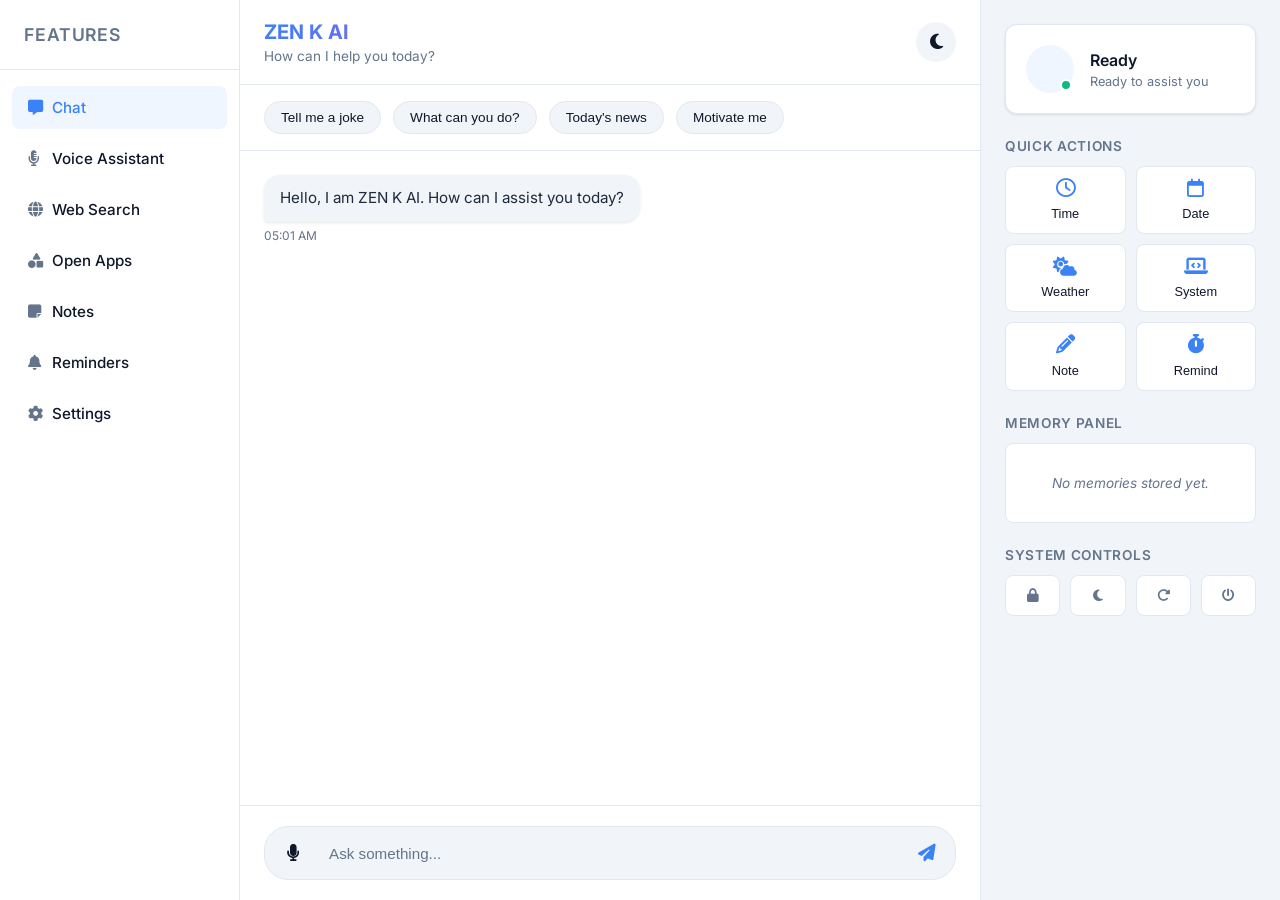
==== commit 37b145ae: "Add files via upload" ====
--- a/zen-k-ai/index.html
+++ b/zen-k-ai/index.html
@@ -1,902 +1,170 @@
 <!DOCTYPE html>
 <html lang="en">
 <head>
-<meta charset="UTF-8"/>
-<meta name="viewport" content="width=device-width, initial-scale=1.0, user-scalable=no"/>
-<title>Glitch AI – Your Phone Assistant</title>
-<link href="https://fonts.googleapis.com/css2?family=Inter:wght@300;400;500;600;700;800;900&display=swap" rel="stylesheet"/>
-<style>
-*,*::before,*::after{box-sizing:border-box;margin:0;padding:0}
-:root{
-  --bg:#060612;--bg2:#0c0c20;--bg3:#131328;
-  --card:rgba(255,255,255,.04);--card2:rgba(255,255,255,.07);
-  --border:rgba(255,255,255,.08);--border2:rgba(255,255,255,.14);
-  --p1:#7c3aed;--p2:#a855f7;--p3:#c084fc;
-  --cyan:#22d3ee;--green:#4ade80;--red:#f87171;--amber:#fbbf24;--rose:#fb7185;
-  --text:#f1f5f9;--muted:#94a3b8;--dim:#475569;
-}
-html,body{height:100%;font-family:'Inter',sans-serif;background:var(--bg);color:var(--text);overflow:hidden}
+    <meta charset="UTF-8">
+    <meta name="viewport" content="width=device-width, initial-scale=1.0">
+    <title>ZEN K AI</title>
+    <link rel="stylesheet" href="style.css">
+    <link rel="stylesheet" href="https://cdnjs.cloudflare.com/ajax/libs/font-awesome/6.4.0/css/all.min.css">
+    <link href="https://fonts.googleapis.com/css2?family=Inter:wght@400;500;600;700&display=swap" rel="stylesheet">
+</head>
+<body class="light-theme">
+    <div class="app-wrapper">
+        <!-- LEFT SIDEBAR -->
+        <aside class="left-sidebar">
+            <div class="sidebar-header">
+                <h2>Features</h2>
+            </div>
+            <nav class="features-menu">
+                <a href="#" class="menu-item active" id="menu-chat">
+                    <i class="fa-solid fa-message"></i> Chat
+                </a>
+                <a href="#" class="menu-item" id="menu-voice">
+                    <i class="fa-solid fa-microphone-lines"></i> Voice Assistant
+                </a>
+                <a href="#" class="menu-item" id="menu-search">
+                    <i class="fa-solid fa-globe"></i> Web Search
+                </a>
+                <a href="#" class="menu-item" id="menu-apps">
+                    <i class="fa-solid fa-shapes"></i> Open Apps
+                </a>
+                <a href="#" class="menu-item" id="menu-notes">
+                    <i class="fa-solid fa-note-sticky"></i> Notes
+                </a>
+                <a href="#" class="menu-item" id="menu-reminders">
+                    <i class="fa-solid fa-bell"></i> Reminders
+                </a>
+                <a href="#" class="menu-item" id="menu-settings">
+                    <i class="fa-solid fa-gear"></i> Settings
+                </a>
+            </nav>
+        </aside>
 
-/* ── BG FX ── */
-.bg-grid{position:fixed;inset:0;z-index:0;pointer-events:none;
-  background-image:linear-gradient(rgba(124,58,237,.03) 1px,transparent 1px),
-    linear-gradient(90deg,rgba(124,58,237,.03) 1px,transparent 1px);
-  background-size:52px 52px}
-.glow{position:fixed;border-radius:50%;filter:blur(130px);opacity:.2;pointer-events:none;z-index:0}
-.ga{width:700px;height:700px;top:-250px;left:-250px;background:var(--p1)}
-.gb{width:600px;height:600px;bottom:-200px;right:-200px;background:var(--cyan)}
-.gc{width:400px;height:400px;top:40%;left:50%;transform:translate(-50%,-50%);background:var(--rose);opacity:.08}
+        <!-- CENTER PANEL -->
+        <main class="center-panel">
+            <header class="app-header">
+                <div class="header-text">
+                    <h1>ZEN K AI</h1>
+                    <p>How can I help you today?</p>
+                </div>
+                <div class="header-actions">
+                    <button class="icon-btn theme-toggle" id="theme-toggle" aria-label="Toggle theme">
+                        <i class="fa-solid fa-moon"></i>
+                    </button>
+                </div>
+            </header>
 
-/* ── SHELL ── */
-.shell{position:relative;z-index:1;display:flex;flex-direction:column;
-  align-items:center;height:100vh;padding:20px 20px 16px;gap:10px;overflow:hidden}
+            <div class="quick-suggestions">
+                <button class="suggestion-btn" data-query="Tell me a joke">Tell me a joke</button>
+                <button class="suggestion-btn" data-query="What can you do?">What can you do?</button>
+                <button class="suggestion-btn" data-query="Today's news">Today's news</button>
+                <button class="suggestion-btn" data-query="Motivate me">Motivate me</button>
+            </div>
 
-/* ── HEADER ── */
-.hdr{display:flex;align-items:center;justify-content:space-between;width:100%;max-width:720px}
-.logo{display:flex;align-items:center;gap:9px}
-.logo-ico{width:36px;height:36px;border-radius:10px;
-  background:linear-gradient(135deg,var(--p1),var(--cyan));
-  display:flex;align-items:center;justify-content:center;font-size:17px}
-.logo-txt{font-size:19px;font-weight:900;letter-spacing:-.5px}
-.logo-txt span{background:linear-gradient(90deg,var(--p3),var(--cyan));
-  -webkit-background-clip:text;-webkit-text-fill-color:transparent}
-.pill{display:flex;align-items:center;gap:5px;padding:5px 13px;
-  border-radius:99px;background:var(--card);border:1px solid var(--border);
-  font-size:11px;font-weight:500;color:var(--muted)}
-.dot{width:6px;height:6px;border-radius:50%;background:var(--dim);transition:all .3s}
-.dot.on{background:var(--green);box-shadow:0 0 8px var(--green)}
-.dot.ls{background:var(--p2);box-shadow:0 0 8px var(--p2);animation:blink 1s infinite}
-.dot.sp{background:var(--cyan);box-shadow:0 0 8px var(--cyan)}
-.dot.er{background:var(--red);box-shadow:0 0 8px var(--red)}
-@keyframes blink{0%,100%{opacity:1}50%{opacity:.3}}
+            <div class="chat-container">
+                <div class="chat-history" id="chat-history">
+                    <!-- Chat messages will be dynamically added here -->
+                </div>
+            </div>
 
-/* ── ORB ── */
-.orb-wrap{display:flex;flex-direction:column;align-items:center;gap:14px;flex-shrink:0}
-.orb-ctr{position:relative;width:160px;height:160px;cursor:pointer}
-.ring{position:absolute;inset:0;border-radius:50%;animation:spin 10s linear infinite}
-.ring::before{content:'';position:absolute;inset:0;border-radius:50%;
-  border:1px solid rgba(124,58,237,.25)}
-.r2{inset:-10px;animation-duration:15s;animation-direction:reverse}
-.r2::before{border-color:rgba(34,211,238,.18)}
-.r3{inset:-22px;animation-duration:22s}
-.r3::before{border-color:rgba(168,85,247,.12)}
-@keyframes spin{to{transform:rotate(360deg)}}
-.orb{position:absolute;inset:0;border-radius:50%;cursor:pointer;
-  background:radial-gradient(circle at 36% 36%,var(--p2),var(--p1) 55%,#150520);
-  box-shadow:0 0 40px rgba(124,58,237,.5),0 0 80px rgba(124,58,237,.2),
-    inset 0 1px 0 rgba(255,255,255,.12);
-  transition:transform .15s,box-shadow .3s;
-  display:flex;align-items:center;justify-content:center}
-.orb:hover{transform:scale(1.05);box-shadow:0 0 60px rgba(124,58,237,.7),0 0 110px rgba(124,58,237,.3)}
-.orb:active{transform:scale(.96)}
-.orb.ls{background:radial-gradient(circle at 36% 36%,#34d399,#059669 55%,#011f11);
-  box-shadow:0 0 55px rgba(52,211,153,.65),0 0 100px rgba(52,211,153,.25);
-  animation:opulse 1.1s ease-in-out infinite}
-.orb.sp{background:radial-gradient(circle at 36% 36%,var(--cyan),#0891b2 55%,#062030);
-  box-shadow:0 0 55px rgba(34,211,238,.65),0 0 100px rgba(34,211,238,.25)}
-.orb.act{background:radial-gradient(circle at 36% 36%,var(--amber),#d97706 55%,#1c1000);
-  box-shadow:0 0 70px rgba(251,191,36,.7),0 0 120px rgba(251,191,36,.3);
-  animation:opulse .7s ease-in-out infinite}
-@keyframes opulse{0%,100%{transform:scale(1)}50%{transform:scale(1.04)}}
-.orb-ico{font-size:42px;user-select:none;pointer-events:none}
-.orb-bars{display:none;gap:3px;align-items:flex-end;height:38px;pointer-events:none}
-.bar{width:4px;border-radius:3px;background:white;animation:bdance .5s ease-in-out infinite alternate}
-.bar:nth-child(1){height:12px;animation-delay:0s}
-.bar:nth-child(2){height:24px;animation-delay:.08s}
-.bar:nth-child(3){height:36px;animation-delay:.16s}
-.bar:nth-child(4){height:18px;animation-delay:.04s}
-.bar:nth-child(5){height:30px;animation-delay:.12s}
-@keyframes bdance{from{transform:scaleY(.3);opacity:.6}to{transform:scaleY(1);opacity:1}}
-.orb.ls .orb-ico{display:none}.orb.ls .orb-bars{display:flex}
-.orb-hint{font-size:12px;color:var(--muted);text-align:center;line-height:1.7}
-.orb-hint strong{color:var(--p3)}
+            <footer class="input-section">
+                <div class="input-wrapper">
+                    <button class="icon-btn mic-btn" id="mic-btn" aria-label="Voice input">
+                        <i class="fa-solid fa-microphone"></i>
+                    </button>
+                    <input type="text" class="chat-input" id="chat-input" placeholder="Ask something..." autocomplete="off">
+                    <button class="icon-btn send-btn" id="send-btn" aria-label="Send message">
+                        <i class="fa-solid fa-paper-plane"></i>
+                    </button>
+                </div>
+            </footer>
+        </main>
 
-/* ── DEVICE BAR ── */
-.device-bar{width:100%;max-width:720px;display:flex;gap:8px;flex-wrap:wrap}
-.d-card{flex:1;min-width:80px;background:var(--card);border:1px solid var(--border);
-  border-radius:12px;padding:10px 12px;display:flex;flex-direction:column;gap:2px;
-  cursor:pointer;transition:all .25s}
-.d-card:hover{background:var(--card2);border-color:var(--border2)}
-.d-ico{font-size:16px}
-.d-val{font-size:13px;font-weight:700;color:var(--text)}
-.d-lbl{font-size:9px;font-weight:600;letter-spacing:.8px;color:var(--dim);text-transform:uppercase}
+        <!-- RIGHT SIDEBAR -->
+        <aside class="right-sidebar">
+            <div class="status-card">
+                <div class="avatar-container">
+                    <i class="fa-solid fa-sparkles avatar-icon"></i>
+                    <div class="status-dot online"></div>
+                </div>
+                <div class="status-info">
+                    <h3 id="status-title">Ready</h3>
+                    <p id="status-text">Ready to assist you</p>
+                </div>
+            </div>
 
-/* ── TRANSCRIPT ── */
-.tbox{width:100%;max-width:720px;background:var(--card);border:1px solid var(--border);
-  border-radius:16px;padding:13px 18px;transition:border-color .3s}
-.tbox.on{border-color:var(--p1)}
-.tlbl{font-size:9px;font-weight:700;letter-spacing:1px;color:var(--dim);text-transform:uppercase;margin-bottom:4px}
-#ttxt{font-size:14px;color:var(--muted);min-height:20px;transition:color .2s}
-#ttxt.f{color:var(--text)}
+            <div class="right-section quick-actions">
+                <h3>Quick Actions</h3>
+                <div class="actions-grid">
+                    <button class="action-btn" data-query="What time is it">
+                        <i class="fa-regular fa-clock"></i> Time
+                    </button>
+                    <button class="action-btn" data-query="What is today's date">
+                        <i class="fa-regular fa-calendar"></i> Date
+                    </button>
+                    <button class="action-btn" data-query="Weather now">
+                        <i class="fa-solid fa-cloud-sun"></i> Weather
+                    </button>
+                    <button class="action-btn" data-query="System info">
+                        <i class="fa-solid fa-laptop-code"></i> System
+                    </button>
+                    <button class="action-btn" data-query="Take a note">
+                        <i class="fa-solid fa-pencil"></i> Note
+                    </button>
+                    <button class="action-btn" data-query="Remind me">
+                        <i class="fa-solid fa-stopwatch"></i> Remind
+                    </button>
+                </div>
+            </div>
 
-/* ── RESULT ── */
-.rbox{width:100%;max-width:720px;overflow:hidden;max-height:0;opacity:0;
-  transition:max-height .4s ease,opacity .3s}
-.rbox.on{max-height:260px;opacity:1}
-.rinner{background:var(--card);border:1px solid var(--p1);border-radius:16px;padding:13px 18px}
-.rlbl{font-size:9px;font-weight:700;letter-spacing:1px;color:var(--p3);text-transform:uppercase;margin-bottom:6px}
-#rtxt{font-size:14px;color:var(--text);line-height:1.65}
+            <div class="right-section memory-panel">
+                <h3>Memory Panel</h3>
+                <div class="memory-content" id="memory-content">
+                    <p class="empty-text">No memories stored yet.</p>
+                </div>
+            </div>
 
-/* ── CAMERA PANEL ── */
-.cam-panel{position:fixed;inset:0;z-index:300;background:rgba(0,0,0,.95);
-  display:none;flex-direction:column;align-items:center;justify-content:center;gap:16px}
-.cam-panel.show{display:flex}
-#cam-video{width:100%;max-width:500px;border-radius:18px;border:2px solid var(--p1)}
-.cam-btns{display:flex;gap:12px}
-.cam-btn{padding:12px 24px;border-radius:12px;border:none;cursor:pointer;
-  font-family:'Inter',sans-serif;font-size:14px;font-weight:600}
-.cam-snap{background:white;color:#000}
-.cam-close{background:var(--card);color:var(--text);border:1px solid var(--border)}
-#cam-canvas{display:none}
-
-/* ── PHOTO PANEL ── */
-.photo-panel{position:fixed;inset:0;z-index:300;background:rgba(0,0,0,.95);
-  display:none;flex-direction:column;align-items:center;justify-content:center;gap:16px;padding:20px}
-.photo-panel.show{display:flex}
-#photo-img{max-width:100%;max-height:70vh;border-radius:18px;border:2px solid var(--cyan);object-fit:contain}
-.p-info{font-size:13px;color:var(--muted);text-align:center}
-.p-close{padding:10px 24px;border-radius:12px;background:var(--card);border:1px solid var(--border);
-  color:var(--text);cursor:pointer;font-family:'Inter',sans-serif;font-size:13px;font-weight:600}
-
-/* ── MAP PANEL ── */
-.map-panel{position:fixed;inset:0;z-index:300;background:rgba(0,0,0,.95);
-  display:none;flex-direction:column;align-items:center;justify-content:center;gap:16px;padding:20px}
-.map-panel.show{display:flex}
-#map-iframe{width:100%;max-width:600px;height:400px;border-radius:18px;border:2px solid var(--green)}
-.m-close{padding:10px 24px;border-radius:12px;background:var(--card);border:1px solid var(--border);
-  color:var(--text);cursor:pointer;font-family:'Inter',sans-serif;font-size:13px;font-weight:600}
-
-/* ── CHIPS ── */
-.chips-sec{width:100%;max-width:720px;flex-shrink:0}
-.clbl{font-size:9px;font-weight:700;letter-spacing:.8px;color:var(--dim);text-transform:uppercase;margin-bottom:8px}
-.chips{display:flex;flex-wrap:wrap;gap:6px}
-.chip{padding:5px 12px;border-radius:99px;background:var(--card);border:1px solid var(--border);
-  font-size:11px;font-weight:500;color:var(--muted);cursor:pointer;transition:all .2s;white-space:nowrap}
-.chip:hover{background:rgba(124,58,237,.18);border-color:var(--p1);color:var(--p3)}
-
-/* ── CONTROLS ── */
-.ctrls{width:100%;max-width:720px;display:flex;gap:8px;flex-shrink:0}
-.btn{flex:1;padding:13px;border-radius:13px;border:1px solid var(--border);background:var(--card);
-  color:var(--text);font-family:'Inter',sans-serif;font-size:13px;font-weight:600;cursor:pointer;
-  display:flex;align-items:center;justify-content:center;gap:6px;transition:all .2s}
-.btn:hover{background:var(--card2);border-color:var(--border2)}
-.btn:active{transform:scale(.97)}
-.btn.pri{background:linear-gradient(135deg,var(--p1),var(--p2));border-color:transparent}
-.btn.pri:hover{filter:brightness(1.1)}
-.btn.red{border-color:rgba(248,113,113,.3);color:var(--red)}
-.btn.red:hover{background:rgba(248,113,113,.1)}
-
-/* ── WAKE FLASH ── */
-.wflash{position:fixed;inset:0;z-index:50;pointer-events:none;opacity:0;
-  background:radial-gradient(ellipse at center,rgba(124,58,237,.3),transparent 70%);transition:opacity .4s}
-.wflash.on{opacity:1}
-
-/* ── NOTIF BANNER ── */
-.notif{position:fixed;top:80px;left:50%;transform:translateX(-50%) scale(.88);
-  background:linear-gradient(135deg,rgba(124,58,237,.92),rgba(34,211,238,.85));
-  backdrop-filter:blur(16px);border:1px solid rgba(255,255,255,.2);
-  border-radius:20px;padding:14px 28px;text-align:center;z-index:200;
-  opacity:0;pointer-events:none;transition:all .35s cubic-bezier(.34,1.56,.64,1)}
-.notif.on{opacity:1;transform:translateX(-50%) scale(1);pointer-events:auto}
-.ntitle{font-size:17px;font-weight:900}
-.nsub{font-size:12px;color:rgba(255,255,255,.75);margin-top:2px}
-
-/* ── TOAST ── */
-.toast{position:fixed;bottom:80px;left:50%;transform:translateX(-50%) translateY(16px);
-  background:var(--bg3);border:1px solid var(--border);border-radius:12px;
-  padding:9px 18px;font-size:12px;font-weight:500;color:var(--text);
-  opacity:0;transition:all .3s;z-index:999;white-space:nowrap;pointer-events:none}
-.toast.on{opacity:1;transform:translateX(-50%) translateY(0)}
-
-/* ── FILE INPUT ── */
-#file-input{display:none}
-#photo-input{display:none}
-
-@media(max-height:680px){
-  .chips-sec{display:none}
-  .device-bar{display:none}
-}
-@media(max-width:400px){
-  .logo-txt{font-size:15px}
-  .orb-ctr{width:130px;height:130px}
-  .orb-ico{font-size:34px}
-}
-</style>
-</head>
-<body>
-
-<!-- BG -->
-<div class="bg-grid"></div>
-<div class="glow ga"></div>
-<div class="glow gb"></div>
-<div class="glow gc"></div>
-<div class="wflash" id="wflash"></div>
-
-<!-- WAKE NOTIF -->
-<div class="notif" id="notif">
-  <div class="ntitle">⚡ Hey Glitch!</div>
-  <div class="nsub">Activated — what do you need?</div>
-</div>
-
-<!-- CAMERA PANEL -->
-<div class="cam-panel" id="cam-panel">
-  <video id="cam-video" autoplay playsinline muted></video>
-  <canvas id="cam-canvas"></canvas>
-  <div class="cam-btns">
-    <button class="cam-btn cam-snap" onclick="snapPhoto()">📸 Take Photo</button>
-    <button class="cam-btn cam-close" onclick="closeCamera()">✕ Close</button>
-  </div>
-</div>
-
-<!-- PHOTO PANEL -->
-<div class="photo-panel" id="photo-panel">
-  <img id="photo-img" src="" alt="Photo" />
-  <div class="p-info" id="photo-info"></div>
-  <button class="p-close" onclick="closePhoto()">✕ Close</button>
-</div>
-
-<!-- MAP PANEL -->
-<div class="map-panel" id="map-panel">
-  <iframe id="map-iframe" src="" frameborder="0" allowfullscreen></iframe>
-  <button class="m-close" onclick="closeMap()">✕ Close</button>
-</div>
-
-<!-- HIDDEN INPUTS -->
-<input type="file" id="photo-input" accept="image/*" onchange="handlePhotoInput(event)" />
-
-<div class="shell">
-
-  <!-- HEADER -->
-  <div class="hdr">
-    <div class="logo">
-      <div class="logo-ico">⚡</div>
-      <div class="logo-txt">Glitch <span>AI</span></div>
+            <div class="right-section system-controls">
+                <h3>System Controls</h3>
+                <div class="controls-grid">
+                    <button class="control-btn" data-action="lock" title="Lock System">
+                        <i class="fa-solid fa-lock"></i>
+                    </button>
+                    <button class="control-btn" data-action="sleep" title="Sleep Mode">
+                        <i class="fa-solid fa-moon"></i>
+                    </button>
+                    <button class="control-btn" data-action="restart" title="Restart">
+                        <i class="fa-solid fa-rotate-right"></i>
+                    </button>
+                    <button class="control-btn" data-action="shutdown" title="Shutdown">
+                        <i class="fa-solid fa-power-off"></i>
+                    </button>
+                </div>
+            </div>
+        </aside>
     </div>
-    <div class="pill">
-      <div class="dot" id="dot"></div>
-      <span id="sttxt">Idle</span>
+    
+    <!-- Apps Management Modal -->
+    <div class="modal-overlay" id="apps-modal">
+        <div class="modal-content">
+            <div class="modal-header">
+                <h2>Manage Apps</h2>
+                <button class="close-btn" id="close-apps-modal"><i class="fa-solid fa-xmark"></i></button>
+            </div>
+            <div class="modal-body">
+                <div id="apps-list-container" class="apps-list-container">
+                    <!-- App items injected here -->
+                </div>
+                <div class="add-app-form">
+                    <h3>Add New App</h3>
+                    <input type="text" id="new-app-title" placeholder="App Name (e.g. Netflix)">
+                    <input type="text" id="new-app-url" placeholder="URL (e.g. https://netflix.com)">
+                    <button id="add-app-btn">Add App</button>
+                </div>
+            </div>
+        </div>
     </div>
-  </div>
-
-  <!-- DEVICE STATUS BAR -->
-  <div class="device-bar">
-    <div class="d-card" onclick="cmdBattery()" title="Battery">
-      <span class="d-ico">🔋</span>
-      <span class="d-val" id="bat-val">–%</span>
-      <span class="d-lbl">Battery</span>
-    </div>
-    <div class="d-card" onclick="cmdLocation()" title="Location">
-      <span class="d-ico">📍</span>
-      <span class="d-val" id="loc-val">Tap</span>
-      <span class="d-lbl">Location</span>
-    </div>
-    <div class="d-card" onclick="cmdTime()" title="Time">
-      <span class="d-ico">🕐</span>
-      <span class="d-val" id="time-val">--:--</span>
-      <span class="d-lbl">Time</span>
-    </div>
-    <div class="d-card" onclick="cmdNetwork()" title="Network">
-      <span class="d-ico">📶</span>
-      <span class="d-val" id="net-val">–</span>
-      <span class="d-lbl">Network</span>
-    </div>
-  </div>
-
-  <!-- ORB -->
-  <div class="orb-wrap">
-    <div class="orb-ctr" onclick="toggleListen()">
-      <div class="ring r3"></div>
-      <div class="ring r2"></div>
-      <div class="ring"></div>
-      <div class="orb" id="orb">
-        <span class="orb-ico">⚡</span>
-        <div class="orb-bars">
-          <div class="bar"></div><div class="bar"></div><div class="bar"></div>
-          <div class="bar"></div><div class="bar"></div>
-        </div>
-      </div>
-    </div>
-    <div class="orb-hint" id="hint">
-      Say <strong>"Hey Glitch"</strong> or tap the orb<br>then speak your command
-    </div>
-  </div>
-
-  <!-- TRANSCRIPT -->
-  <div class="tbox" id="tbox">
-    <div class="tlbl">You said</div>
-    <div id="ttxt">Waiting for voice…</div>
-  </div>
-
-  <!-- RESULT -->
-  <div class="rbox" id="rbox">
-    <div class="rinner">
-      <div class="rlbl">⚡ Glitch</div>
-      <div id="rtxt"></div>
-    </div>
-  </div>
-
-  <!-- COMMAND CHIPS -->
-  <div class="chips-sec">
-    <div class="clbl">Quick commands</div>
-    <div class="chips">
-      <div class="chip" onclick="runCommand('open camera')">📷 Camera</div>
-      <div class="chip" onclick="runCommand('open my photos')">🖼 Photos</div>
-      <div class="chip" onclick="runCommand('where am i')">📍 Location</div>
-      <div class="chip" onclick="runCommand('battery status')">🔋 Battery</div>
-      <div class="chip" onclick="runCommand('what time is it')">🕐 Time</div>
-      <div class="chip" onclick="runCommand('open google')">🌐 Google</div>
-      <div class="chip" onclick="runCommand('open youtube')">▶️ YouTube</div>
-      <div class="chip" onclick="runCommand('open whatsapp')">💬 WhatsApp</div>
-      <div class="chip" onclick="runCommand('flashlight on')">🔦 Flashlight</div>
-      <div class="chip" onclick="runCommand('tell me a joke')">😂 Joke</div>
-      <div class="chip" onclick="runCommand('set a reminder')">⏰ Reminder</div>
-      <div class="chip" onclick="runCommand('what is my network')">📶 Network</div>
-    </div>
-  </div>
-
-  <!-- CONTROLS -->
-  <div class="ctrls">
-    <button class="btn red" onclick="stopAll()">✕ Stop</button>
-    <button class="btn pri" id="mbtn" onclick="toggleListen()">🎙 Speak Now</button>
-  </div>
-</div>
-
-<div class="toast" id="toast"></div>
-
-<script>
-// ── Globals ──────────────────────────────────────────────────────────────────
-const SpeechRec = window.SpeechRecognition || window.webkitSpeechRecognition;
-const synth = window.speechSynthesis;
-let recog = null, wakeRecog = null;
-let listening = false, wakeArmed = false;
-let camStream = null, torchOn = false, torchTrack = null;
-let reminderCount = 0;
-
-// ── DOM ───────────────────────────────────────────────────────────────────────
-const orb   = document.getElementById('orb');
-const hint  = document.getElementById('hint');
-const dot   = document.getElementById('dot');
-const sttxt = document.getElementById('sttxt');
-const ttxt  = document.getElementById('ttxt');
-const tbox  = document.getElementById('tbox');
-const rbox  = document.getElementById('rbox');
-const rtxt  = document.getElementById('rtxt');
-const mbtn  = document.getElementById('mbtn');
-const wflash= document.getElementById('wflash');
-const notif = document.getElementById('notif');
-
-// ── Status ────────────────────────────────────────────────────────────────────
-function setDot(cls, label){
-  dot.className = 'dot ' + cls;
-  sttxt.textContent = label;
-}
-function setTx(txt, active=true){
-  ttxt.textContent = txt;
-  ttxt.className = active ? 'f' : '';
-  tbox.className = active ? 'tbox on' : 'tbox';
-}
-function showRes(html){ rtxt.innerHTML = html; rbox.className='rbox on'; }
-function hideRes(){ rbox.className='rbox'; }
-
-function showToast(msg, dur=2500){
-  const t=document.getElementById('toast');
-  t.textContent=msg; t.className='toast on';
-  clearTimeout(t._t);
-  t._t=setTimeout(()=>t.className='toast',dur);
-}
-
-// ── TTS ───────────────────────────────────────────────────────────────────────
-function speak(txt){
-  synth.cancel();
-  const u = new SpeechSynthesisUtterance(txt);
-  u.rate=1.05; u.pitch=1.0; u.volume=1;
-  u.onstart=()=>{ orb.className='orb sp'; setDot('sp','Speaking…'); hint.innerHTML='🔊 <strong>Glitch</strong> is speaking…'; };
-  u.onend=()=>{ orb.className='orb'; setDot('','Idle'); hint.innerHTML='Say <strong>"Hey Glitch"</strong> or tap the orb<br>then speak your command'; };
-  synth.speak(u);
-}
-
-// ── STT ───────────────────────────────────────────────────────────────────────
-function buildRec(continuous=false, interim=false){
-  if(!SpeechRec) return null;
-  const r = new SpeechRec();
-  r.continuous = continuous;
-  r.interimResults = interim;
-  r.lang = 'en-US';
-  return r;
-}
-
-function toggleListen(){
-  if(!SpeechRec){ showToast('⚠️ Use Chrome or Edge for voice support'); return; }
-  listening ? stopListening() : startListening();
-}
-
-function startListening(){
-  synth.cancel();
-  recog = buildRec(false, true);
-  recog.onstart=()=>{
-    listening=true; orb.className='orb ls';
-    setDot('ls','Listening…'); mbtn.textContent='⏹ Stop';
-    hint.innerHTML='🎙 <strong>Listening…</strong> speak now'; hideRes();
-  };
-  recog.onresult=(e)=>{
-    let fin='', itr='';
-    for(let i=e.resultIndex;i<e.results.length;i++){
-      if(e.results[i].isFinal) fin+=e.results[i][0].transcript;
-      else itr+=e.results[i][0].transcript;
-    }
-    setTx((fin||itr).trim());
-  };
-  recog.onend=()=>{
-    listening=false; orb.className='orb';
-    mbtn.textContent='🎙 Speak Now'; setDot('','Idle');
-    hint.innerHTML='Say <strong>"Hey Glitch"</strong> or tap the orb<br>then speak your command';
-    const said = ttxt.textContent.trim();
-    if(said && said!=='Waiting for voice…') runCommand(said);
-  };
-  recog.onerror=(e)=>{
-    listening=false; orb.className='orb'; mbtn.textContent='🎙 Speak Now';
-    if(e.error==='not-allowed'){ setDot('er','Mic blocked'); showToast('🎤 Allow microphone access'); }
-    else if(e.error!=='no-speech'){ setDot('er','Error'); showToast('Error: '+e.error); }
-    else { setDot('','Idle'); }
-  };
-  recog.start();
-}
-function stopListening(){ recog?.stop(); }
-
-// ── WAKE WORD LOOP ────────────────────────────────────────────────────────────
-function startWakeLoop(){
-  if(!SpeechRec) return;
-  wakeRecog = buildRec(true, true);
-  wakeRecog.onresult=(e)=>{
-    for(let i=e.resultIndex;i<e.results.length;i++){
-      const tx = e.results[i][0].transcript.toLowerCase();
-      if(/hey\s*glitch|hi\s*glitch|okay\s*glitch|wake\s*glitch/.test(tx)){
-        // flash
-        wflash.className='wflash on';
-        setTimeout(()=>wflash.className='wflash', 700);
-        notif.className='notif on';
-        setTimeout(()=>notif.className='notif', 2800);
-        orb.className='orb act';
-        setTimeout(()=>{ if(!listening) orb.className='orb'; }, 2500);
-        setDot('on','Activated!');
-        hint.innerHTML='⚡ <strong>Glitch activated!</strong> What do you need?';
-        speak("Hey! I'm listening, what do you need?");
-        // restart wake loop after a pause for command
-        wakeRecog.stop();
-        setTimeout(()=>{
-          if(!listening) startListening();
-          setTimeout(()=>startWakeLoop(), 6000);
-        }, 1800);
-        return;
-      }
-    }
-  };
-  wakeRecog.onend=()=>{ if(!listening) setTimeout(startWakeLoop, 600); };
-  wakeRecog.onerror=()=>{ setTimeout(startWakeLoop, 2000); };
-  try{ wakeRecog.start(); } catch(e){}
-}
-
-function stopAll(){
-  recog?.stop(); wakeRecog?.stop(); synth.cancel();
-  listening=false; orb.className='orb';
-  mbtn.textContent='🎙 Speak Now'; setDot('','Idle');
-  hint.innerHTML='Say <strong>"Hey Glitch"</strong> or tap the orb<br>then speak your command';
-  setTx('Waiting for voice…', false);
-  setTimeout(startWakeLoop, 1500);
-}
-
-// ── DEVICE FEATURES ───────────────────────────────────────────────────────────
-
-// Battery
-async function cmdBattery(){
-  if(!navigator.getBattery){ showRes('🔋 Battery API not supported in this browser.'); speak('Battery info is not available in this browser.'); return; }
-  const batt = await navigator.getBattery();
-  const pct  = Math.round(batt.level*100);
-  const chrg  = batt.charging ? '⚡ Charging' : '🔌 Not charging';
-  document.getElementById('bat-val').textContent = pct+'%';
-  showRes(`🔋 Battery is at <b>${pct}%</b><br>${chrg}`);
-  speak(`Your battery is at ${pct} percent. ${batt.charging ? 'Currently charging.' : 'Not charging.'}`);
-}
-
-// Location
-function cmdLocation(){
-  if(!navigator.geolocation){ showRes('📍 Geolocation not supported.'); return; }
-  setDot('ls','Finding…'); hint.innerHTML='📍 Getting your location…';
-  navigator.geolocation.getCurrentPosition(
-    (pos)=>{
-      const lat=pos.coords.latitude.toFixed(4), lng=pos.coords.longitude.toFixed(4);
-      const acc=Math.round(pos.coords.accuracy);
-      document.getElementById('loc-val').textContent='Found';
-      const mapsUrl = `https://www.google.com/maps?q=${lat},${lng}`;
-      showRes(`📍 Location found!<br><b>Lat:</b> ${lat} &nbsp;<b>Lng:</b> ${lng}<br>Accuracy: ~${acc}m<br><a href="${mapsUrl}" target="_blank" style="color:var(--cyan);text-decoration:none">📌 View on Google Maps</a>`);
-      speak(`Found your location. Latitude ${lat}, Longitude ${lng}. Approximately ${acc} meters accuracy.`);
-      setDot('','Idle'); hint.innerHTML='Say <strong>"Hey Glitch"</strong> or tap the orb';
-      // show map
-      document.getElementById('map-iframe').src=`https://maps.google.com/maps?q=${lat},${lng}&z=15&output=embed`;
-      document.getElementById('map-panel').className='map-panel show';
-    },
-    ()=>{ showRes('📍 Location access denied.'); speak('Location access was denied.'); setDot('','Idle'); }
-  );
-}
-
-// Network
-function cmdNetwork(){
-  const nc = navigator.connection || navigator.mozConnection || navigator.webkitConnection;
-  let info = '';
-  if(nc){
-    info=`Type: <b>${nc.effectiveType||nc.type||'Unknown'}</b>`;
-    if(nc.downlink) info+=` &nbsp;Speed: <b>${nc.downlink} Mbps</b>`;
-    if(nc.rtt) info+=`<br>Latency: <b>${nc.rtt}ms</b>`;
-    document.getElementById('net-val').textContent = nc.effectiveType||'–';
-    showRes(`📶 Network Info<br>${info}`);
-    speak(`Network type is ${nc.effectiveType || nc.type || 'unknown'}. ${nc.downlink ? 'Download speed is '+nc.downlink+' megabits per second.' : ''}`);
-  } else {
-    const online = navigator.onLine;
-    document.getElementById('net-val').textContent = online ? 'Online' : 'Offline';
-    showRes(`📶 You're currently <b>${online ? 'Online' : 'Offline'}</b>`);
-    speak(`You are currently ${online ? 'online' : 'offline'}.`);
-  }
-}
-
-// Time
-function cmdTime(){
-  const now = new Date();
-  const t   = now.toLocaleTimeString('en-US',{hour:'2-digit',minute:'2-digit',second:'2-digit',hour12:true});
-  const d   = now.toLocaleDateString('en-US',{weekday:'long',year:'numeric',month:'long',day:'numeric'});
-  document.getElementById('time-val').textContent = now.toLocaleTimeString('en-US',{hour:'2-digit',minute:'2-digit',hour12:true});
-  showRes(`🕐 <b>${t}</b><br>📅 ${d}`);
-  speak(`The current time is ${t}. Today is ${d}.`);
-}
-
-// Clock updater
-function updateClock(){
-  const t=new Date().toLocaleTimeString('en-US',{hour:'2-digit',minute:'2-digit',hour12:true});
-  document.getElementById('time-val').textContent=t;
-}
-setInterval(updateClock,10000); updateClock();
-
-// Camera
-async function openCamera(){
-  if(!navigator.mediaDevices?.getUserMedia){ showToast('📷 Camera not supported'); return; }
-  try{
-    camStream = await navigator.mediaDevices.getUserMedia({video:{facingMode:'environment'},audio:false});
-    document.getElementById('cam-video').srcObject = camStream;
-    document.getElementById('cam-panel').className='cam-panel show';
-    showRes('📷 <b>Camera opened!</b><br>Tap "Take Photo" to snap a picture.');
-    speak('Camera is open. Say take photo or tap the button.');
-  } catch(e){
-    showToast('📷 Camera access denied — allow it in browser settings');
-    showRes('📷 Camera access denied. Please allow camera in browser settings.');
-    speak('Camera access was denied. Please allow it in your browser settings.');
-  }
-}
-
-function snapPhoto(){
-  const vid=document.getElementById('cam-video');
-  const cvs=document.getElementById('cam-canvas');
-  cvs.width=vid.videoWidth; cvs.height=vid.videoHeight;
-  cvs.getContext('2d').drawImage(vid,0,0);
-  const dataUrl=cvs.toDataURL('image/png');
-  closeCamera();
-  document.getElementById('photo-img').src=dataUrl;
-  document.getElementById('photo-info').textContent=`📸 Taken at ${new Date().toLocaleTimeString()}`;
-  document.getElementById('photo-panel').className='photo-panel show';
-  showRes('📸 <b>Photo taken!</b> Showing your captured image.');
-  speak('Photo taken! Showing it now.');
-}
-
-function closeCamera(){
-  if(camStream){ camStream.getTracks().forEach(t=>t.stop()); camStream=null; }
-  document.getElementById('cam-panel').className='cam-panel';
-}
-
-function closePhoto(){ document.getElementById('photo-panel').className='photo-panel'; }
-function closeMap()  { document.getElementById('map-panel').className='map-panel'; document.getElementById('map-iframe').src=''; }
-
-// Gallery / Photo Picker
-function openGallery(){
-  document.getElementById('photo-input').click();
-}
-function handlePhotoInput(e){
-  const file = e.target.files[0];
-  if(!file) return;
-  const url = URL.createObjectURL(file);
-  document.getElementById('photo-img').src=url;
-  const sz = (file.size/1024).toFixed(1);
-  document.getElementById('photo-info').textContent=`📂 ${file.name} · ${sz} KB · ${new Date(file.lastModified).toLocaleDateString()}`;
-  document.getElementById('photo-panel').className='photo-panel show';
-  showRes(`🖼 <b>Photo loaded:</b> ${file.name}<br>Size: ${sz} KB`);
-  speak(`Showing your photo: ${file.name}.`);
-  e.target.value='';
-}
-
-// Flashlight
-async function toggleFlashlight(on){
-  try{
-    if(!camStream){
-      camStream = await navigator.mediaDevices.getUserMedia({video:{facingMode:'environment'}});
-    }
-    torchTrack = camStream.getVideoTracks()[0];
-    const caps = torchTrack.getCapabilities();
-    if(!caps.torch){ showRes('🔦 Flashlight not supported on this device.'); speak('Flashlight is not supported here.'); return; }
-    await torchTrack.applyConstraints({advanced:[{torch:on}]});
-    torchOn=on;
-    showRes(on ? '🔦 <b>Flashlight ON!</b>' : '🔦 <b>Flashlight OFF</b>');
-    speak(on ? 'Flashlight turned on.' : 'Flashlight turned off.');
-  } catch(e){
-    showRes('🔦 Flashlight not accessible. Allow camera permission.');
-    speak('Cannot access flashlight. Camera permission required.');
-  }
-}
-
-// Vibration
-function vibrate(pattern=[200,100,200]){
-  if(navigator.vibrate){ navigator.vibrate(pattern); showRes('📳 <b>Vibrating!</b>'); speak('Vibrating now.'); }
-  else { showRes('📳 Vibration not supported on this device.'); speak('Vibration is not supported.'); }
-}
-
-// Clipboard
-async function copyToClipboard(text){
-  try{
-    await navigator.clipboard.writeText(text);
-    showRes(`📋 Copied to clipboard: <b>${text}</b>`);
-    speak(`Copied "${text}" to clipboard.`);
-  } catch(e){ showToast('Clipboard access denied'); }
-}
-async function readClipboard(){
-  try{
-    const t = await navigator.clipboard.readText();
-    showRes(`📋 Clipboard contains: <b>${t||'(empty)'}</b>`);
-    speak(`Clipboard contains: ${t||'nothing'}.`);
-  } catch(e){ showRes('📋 Clipboard read denied.'); speak('Clipboard access was denied.'); }
-}
-
-// Notification / Reminder
-function setReminder(text, mins=1){
-  if(!('Notification' in window)){ showRes('⏰ Notifications not supported.'); speak('Notifications not supported.'); return; }
-  Notification.requestPermission().then(perm=>{
-    if(perm==='granted'){
-      setTimeout(()=>{
-        new Notification('⚡ Glitch Reminder', { body: text, icon: '' });
-        speak(`Reminder: ${text}`);
-      }, mins*60*1000);
-      reminderCount++;
-      showRes(`⏰ <b>Reminder set!</b><br>"${text}" in <b>${mins} minute${mins>1?'s':''}</b>`);
-      speak(`OK! I'll remind you about "${text}" in ${mins} minute${mins>1?'s':''}.`);
-    } else {
-      showRes('⏰ Notification permission denied.');
-      speak('Notification permission was denied. Enable it in browser settings.');
-    }
-  });
-}
-
-// Web Share
-async function shareContent(title, text, url){
-  if(navigator.share){
-    try{
-      await navigator.share({title, text, url});
-      showRes('📤 <b>Share dialog opened!</b>');
-    } catch(e){ showToast('Share cancelled'); }
-  } else {
-    copyToClipboard(url||text);
-  }
-}
-
-// Screen Wake Lock (prevent sleep)
-let wakeLock = null;
-async function requestWakeLock(){
-  try{
-    wakeLock = await navigator.wakeLock?.request('screen');
-    showRes('👁 <b>Screen stay-awake enabled!</b>');
-    speak('Screen will stay awake.');
-  } catch(e){ showRes('👁 Wake lock not supported.'); speak('Wake lock not supported.'); }
-}
-
-// Device orientation (compass)
-function getOrientation(){
-  if(window.DeviceOrientationEvent){
-    showRes('🧭 Turn your device… checking orientation.');
-    speak('Checking device orientation.');
-    const handler=(e)=>{
-      const alpha = e.alpha?.toFixed(0)||'?';
-      const beta  = e.beta?.toFixed(0)||'?';
-      const gamma = e.gamma?.toFixed(0)||'?';
-      showRes(`🧭 <b>Device Orientation</b><br>Compass: <b>${alpha}°</b> &nbsp;Tilt front/back: <b>${beta}°</b><br>Tilt left/right: <b>${gamma}°</b>`);
-      window.removeEventListener('deviceorientation', handler);
-    };
-    window.addEventListener('deviceorientation', handler, {once:true});
-    setTimeout(()=>window.removeEventListener('deviceorientation', handler), 3000);
-  } else {
-    showRes('🧭 Device orientation not available.');
-    speak('Device orientation sensors not available.');
-  }
-}
-
-// ── COMMAND ENGINE ────────────────────────────────────────────────────────────
-const cmds = [
-  // ── CAMERA ──
-  { re:/open (camera|cam)|take (a )?photo|take (a )?picture|selfie/i,
-    fn:()=>openCamera() },
-  { re:/snap|capture/i,
-    fn:()=>{ if(camStream) snapPhoto(); else openCamera(); } },
-  { re:/close camera/i,
-    fn:()=>closeCamera() },
-
-  // ── PHOTOS / GALLERY ──
-  { re:/open (my )?photo|gallery|open (my )?picture|show (my )?photo/i,
-    fn:()=>openGallery() },
-
-  // ── FLASHLIGHT ──
-  { re:/flashlight on|turn on (the )?light|torch on/i,
-    fn:()=>toggleFlashlight(true) },
-  { re:/flashlight off|turn off (the )?light|torch off/i,
-    fn:()=>toggleFlashlight(false) },
-  { re:/toggle flashlight/i,
-    fn:()=>toggleFlashlight(!torchOn) },
-
-  // ── LOCATION ──
-  { re:/where am i|my location|current location|gps|find me/i,
-    fn:()=>cmdLocation() },
-  { re:/open maps?|navigate|directions/i,
-    fn:()=>{ window.open('https://maps.google.com','_blank'); showRes('🗺️ <b>Opening Google Maps!</b>'); speak('Opening Google Maps.'); }},
-
-  // ── BATTERY ──
-  { re:/battery|power level|how much charge/i,
-    fn:()=>cmdBattery() },
-
-  // ── NETWORK ──
-  { re:/network|wifi|internet connection|data|signal/i,
-    fn:()=>cmdNetwork() },
-
-  // ── TIME & DATE ──
-  { re:/what(?:'s| is) (?:the )?time|current time|time now/i,
-    fn:()=>cmdTime() },
-  { re:/what(?:'s| is) (?:the )?date|today(?:'s date)?|what day/i,
-    fn:()=>{ const d=new Date().toLocaleDateString('en-US',{weekday:'long',year:'numeric',month:'long',day:'numeric'}); showRes(`📅 Today is <b>${d}</b>`); speak(`Today is ${d}`); }},
-
-  // ── VIBRATE ──
-  { re:/vibrate|buzz/i,
-    fn:()=>vibrate() },
-
-  // ── CLIPBOARD ──
-  { re:/read (?:my )?clipboard|paste text|what(?:'s| is) in clipboard/i,
-    fn:()=>readClipboard() },
-  { re:/copy (.+)/i,
-    fn:(m)=>copyToClipboard(m[1]) },
-
-  // ── REMINDER ──
-  { re:/remind me (?:in (\d+) minutes? )?(?:to |about )?(.+)/i,
-    fn:(m)=>{ const mins=parseInt(m[1])||1; const text=m[2]||'your reminder'; setReminder(text,mins); }},
-  { re:/set (?:a )?(?:reminder|alarm|timer)(?: for (.+))?/i,
-    fn:(m)=>{ setReminder(m[1]||'your task', 1); }},
-  { re:/wake me (?:up )?in (\d+)/i,
-    fn:(m)=>setReminder('Wake up!', parseInt(m[1])||1) },
-
-  // ── SCREEN AWAKE ──
-  { re:/stay awake|keep screen on|prevent sleep/i,
-    fn:()=>requestWakeLock() },
-
-  // ── COMPASS / ORIENTATION ──
-  { re:/compass|orientation|which direction/i,
-    fn:()=>getOrientation() },
-
-  // ── SHARE ──
-  { re:/share (.+)/i,
-    fn:(m)=>shareContent('Shared via Glitch', m[1], window.location.href) },
-  { re:/share this/i,
-    fn:()=>shareContent('Shared via Glitch', 'Check this out!', window.location.href) },
-
-  // ── WEBSITES ──
-  { re:/open google/i,        fn:()=>openSite('https://google.com','🌐 Google') },
-  { re:/open youtube/i,       fn:()=>openSite('https://youtube.com','▶️ YouTube') },
-  { re:/open instagram/i,     fn:()=>openSite('https://instagram.com','📸 Instagram') },
-  { re:/open (twitter|x\b)/i, fn:()=>openSite('https://twitter.com','𝕏 Twitter') },
-  { re:/open (facebook|fb)/i, fn:()=>openSite('https://facebook.com','👥 Facebook') },
-  { re:/open (gmail|email)/i, fn:()=>openSite('https://mail.google.com','📧 Gmail') },
-  { re:/open whatsapp/i,      fn:()=>openSite('https://web.whatsapp.com','💬 WhatsApp') },
-  { re:/open (spotify|music)/i,fn:()=>openSite('https://open.spotify.com','🎵 Spotify') },
-  { re:/open (netflix|movies)/i,fn:()=>openSite('https://netflix.com','🎬 Netflix') },
-  { re:/open (reddit)/i,      fn:()=>openSite('https://reddit.com','👽 Reddit') },
-  { re:/open (amazon|shop)/i, fn:()=>openSite('https://amazon.com','🛒 Amazon') },
-  { re:/open (github)/i,      fn:()=>openSite('https://github.com','💻 GitHub') },
-  { re:/open (wikipedia|wiki)/i,fn:()=>openSite('https://wikipedia.org','📖 Wikipedia') },
-  { re:/open (chatgpt|gpt)/i, fn:()=>openSite('https://chat.openai.com','🤖 ChatGPT') },
-  { re:/open (calculator|calc)/i,fn:()=>openSite('https://google.com/search?q=calculator','🧮 Calculator') },
-  { re:/news|headlines/i,     fn:()=>openSite('https://news.google.com','📰 Google News') },
-  { re:/weather|temperature/i,fn:()=>openSite('https://google.com/search?q=weather+today','🌤️ Weather') },
-
-  // ── SEARCH ──
-  { re:/(?:search|google|find|look up) (?:for )?(.+)/i,
-    fn:(m)=>{ window.open(`https://google.com/search?q=${encodeURIComponent(m[1])}`,'_blank'); showRes(`🔍 Searching for <b>${m[1]}</b>`); speak(`Searching for ${m[1]}.`); }},
-  { re:/youtube (?:search )?(.+)/i,
-    fn:(m)=>{ window.open(`https://youtube.com/results?search_query=${encodeURIComponent(m[1])}`,'_blank'); showRes(`▶️ YouTube search: <b>${m[1]}</b>`); speak(`Searching YouTube for ${m[1]}.`); }},
-
-  // ── PLAY ──
-  { re:/play (music|songs?|audio)/i,
-    fn:()=>openSite('https://open.spotify.com','🎵 Spotify') },
-
-  // ── JOKES ──
-  { re:/joke|make me laugh/i,
-    fn:()=>{
-      const jokes=["Why do programmers prefer dark mode? Because light attracts <b>bugs!</b> 🐛",
-        "Why did the developer go broke? Used up all his <b>cache!</b> 💸",
-        "I told my phone to remind me later. It said <b>later doesn't exist in my operating system!</b> 😂",
-        "What's a robot's favorite music? <b>Heavy metal!</b> 🤖",
-        "Why don't scientists trust atoms? They <b>make up everything!</b> ⚛️"];
-      const j=jokes[Math.floor(Math.random()*jokes.length)];
-      showRes('😂 '+j); speak(j.replace(/<[^>]+>/g,''));
-    }},
-
-  // ── GREETINGS ──
-  { re:/^(hello|hi|hey|good morning|good evening|good afternoon)/i,
-    fn:()=>{ const h=new Date().getHours(); const g=h<12?'Good morning':h<17?'Good afternoon':'Good evening'; const r=`⚡ ${g}! I'm <b>Glitch</b>, your super-powered AI assistant. What can I do for you?`; showRes(r); speak(r.replace(/<[^>]+>/g,'')); }},
-
-  // ── IDENTITY ──
-  { re:/who are you|your name|what can you do|help|commands/i,
-    fn:()=>showRes(`⚡ I'm <b>Glitch AI</b> — better than Siri!<br>
-I can: open apps & websites 🌐 · take photos 📷 · access your gallery 🖼 ·
-find your location 📍 · check battery 🔋 · turn flashlight on/off 🔦 ·
-vibrate 📳 · set reminders ⏰ · check network 📶 · search the web 🔍 · and much more!`) },
-
-  // ── STOP ──
-  { re:/stop|cancel|quit|never mind/i,
-    fn:()=>stopAll() },
-];
-
-function openSite(url, name){
-  window.open(url,'_blank');
-  showRes(`${name} <b>opened!</b>`);
-  speak(`Opening ${name.replace(/<[^>]+>/g,'').replace(/[^\w\s]/g,'')}.`);
-}
-
-function runCommand(text){
-  setTx(text);
-  for(const cmd of cmds){
-    const m = text.match(cmd.re);
-    if(m){ cmd.fn(m); return; }
-  }
-  // Fallback: Google search
-  window.open(`https://google.com/search?q=${encodeURIComponent(text)}`,'_blank');
-  showRes(`🔍 Searching Google for <b>"${text}"</b>…`);
-  speak(`Let me search that for you.`);
-}
-
-// ── BATTERY polling ───────────────────────────────────────────────────────────
-async function pollBattery(){
-  if(!navigator.getBattery) return;
-  const b = await navigator.getBattery();
-  const update=()=>{ document.getElementById('bat-val').textContent=Math.round(b.level*100)+'%'; };
-  update(); b.addEventListener('levelchange',update); b.addEventListener('chargingchange',update);
-}
-
-// ── NETWORK live ─────────────────────────────────────────────────────────────
-function updateNet(){
-  const nc=navigator.connection||navigator.mozConnection||navigator.webkitConnection;
-  if(nc) document.getElementById('net-val').textContent=nc.effectiveType||nc.type||'–';
-  else document.getElementById('net-val').textContent=navigator.onLine?'On':'Off';
-}
-window.addEventListener('online', updateNet);
-window.addEventListener('offline', updateNet);
-if(navigator.connection) navigator.connection.addEventListener('change',updateNet);
-updateNet();
-
-// ── INIT ──────────────────────────────────────────────────────────────────────
-window.addEventListener('load',()=>{
-  pollBattery();
-  if(!SpeechRec){
-    showToast('⚠️ Use Chrome or Edge for full voice support', 5000);
-    mbtn.disabled=true; mbtn.textContent='Not supported';
-    return;
-  }
-  // Request notification permission proactively
-  if('Notification' in window && Notification.permission==='default'){
-    Notification.requestPermission();
-  }
-  setTimeout(()=>{
-    startWakeLoop();
-    showToast('⚡ Glitch is ready! Say "Hey Glitch" to activate.', 3500);
-  }, 1200);
-});
-</script>
+    
+    <script src="script.js"></script>
 </body>
 </html>
--- a/zen-k-ai/style.css
+++ b/zen-k-ai/style.css
@@ -0,0 +1,664 @@
+@import url('https://fonts.googleapis.com/css2?family=Inter:wght@400;500;600;700&display=swap');
+
+:root {
+    /* Light Theme Colors */
+    --bg-main: #f8fafc;
+    --bg-panel: #ffffff;
+    --bg-secondary: #f1f5f9;
+    --text-primary: #0f172a;
+    --text-secondary: #64748b;
+    --border-color: #e2e8f0;
+    
+    --accent-primary: #3b82f6;
+    --accent-hover: #2563eb;
+    --accent-light: #eff6ff;
+    
+    --ai-msg-bg: #f1f5f9;
+    --ai-msg-text: #1e293b;
+    --user-msg-bg: var(--accent-primary);
+    --user-msg-text: #ffffff;
+    
+    --status-online: #10b981;
+    --status-listening: #8b5cf6;
+    
+    --shadow-sm: 0 1px 3px rgba(0,0,0,0.1);
+    --shadow-md: 0 4px 6px -1px rgba(0,0,0,0.1), 0 2px 4px -1px rgba(0,0,0,0.06);
+}
+
+.dark-theme {
+    --bg-main: #020617;
+    --bg-panel: #0f172a;
+    --bg-secondary: #1e293b;
+    --text-primary: #f8fafc;
+    --text-secondary: #94a3b8;
+    --border-color: #334155;
+    
+    --accent-primary: #3b82f6;
+    --accent-hover: #60a5fa;
+    --accent-light: rgba(59, 130, 246, 0.1);
+    
+    --ai-msg-bg: #1e293b;
+    --ai-msg-text: #f1f5f9;
+    --user-msg-bg: var(--accent-primary);
+    --user-msg-text: #ffffff;
+    
+    --shadow-sm: 0 1px 3px rgba(0,0,0,0.3);
+    --shadow-md: 0 4px 6px -1px rgba(0,0,0,0.3);
+}
+
+* {
+    margin: 0;
+    padding: 0;
+    box-sizing: border-box;
+}
+
+body {
+    font-family: 'Inter', sans-serif;
+    background-color: var(--bg-main);
+    color: var(--text-primary);
+    height: 100vh;
+    overflow: hidden;
+    transition: background-color 0.3s ease, color 0.3s ease;
+}
+
+/* Custom Scrollbar */
+::-webkit-scrollbar {
+    width: 6px;
+    height: 6px;
+}
+::-webkit-scrollbar-track {
+    background: transparent;
+}
+::-webkit-scrollbar-thumb {
+    background-color: var(--border-color);
+    border-radius: 3px;
+}
+::-webkit-scrollbar-thumb:hover {
+    background-color: var(--text-secondary);
+}
+
+/* 3-Column Layout */
+.app-wrapper {
+    display: grid;
+    grid-template-columns: 240px 1fr 300px;
+    height: 100vh;
+    width: 100%;
+}
+
+@media (max-width: 1024px) {
+    .app-wrapper {
+        grid-template-columns: 80px 1fr 250px;
+    }
+    .features-menu .menu-item {
+        justify-content: center;
+    }
+    .features-menu .menu-item i {
+        margin: 0;
+    }
+    /* Hide text nodes */
+    .features-menu .menu-item {
+        font-size: 0;
+    }
+    .features-menu .menu-item i {
+        font-size: 1.2rem;
+    }
+    .sidebar-header h2 {
+        display: none;
+    }
+}
+
+@media (max-width: 768px) {
+    .app-wrapper {
+        grid-template-columns: 1fr;
+    }
+    .left-sidebar, .right-sidebar {
+        display: none;
+    }
+}
+
+/* Base Panel Styles */
+.left-sidebar, .center-panel, .right-sidebar {
+    background-color: var(--bg-panel);
+    display: flex;
+    flex-direction: column;
+    overflow: hidden;
+}
+
+.left-sidebar {
+    border-right: 1px solid var(--border-color);
+}
+
+.right-sidebar {
+    border-left: 1px solid var(--border-color);
+    background-color: var(--bg-secondary);
+}
+
+/* === LEFT SIDEBAR === */
+.sidebar-header {
+    padding: 24px;
+    border-bottom: 1px solid var(--border-color);
+}
+
+.sidebar-header h2 {
+    font-size: 1.1rem;
+    color: var(--text-secondary);
+    font-weight: 600;
+    text-transform: uppercase;
+    letter-spacing: 0.05em;
+}
+
+.features-menu {
+    padding: 16px 12px;
+    display: flex;
+    flex-direction: column;
+    gap: 8px;
+    flex: 1;
+    overflow-y: auto;
+}
+
+.menu-item {
+    display: flex;
+    align-items: center;
+    padding: 12px 16px;
+    color: var(--text-primary);
+    text-decoration: none;
+    border-radius: 8px;
+    font-size: 0.95rem;
+    font-weight: 500;
+    transition: all 0.2s ease;
+}
+
+.menu-item i {
+    width: 24px;
+    color: var(--text-secondary);
+    transition: color 0.2s ease;
+}
+
+.menu-item:hover {
+    background-color: var(--bg-secondary);
+}
+
+.menu-item.active {
+    background-color: var(--accent-light);
+    color: var(--accent-primary);
+}
+
+.menu-item.active i {
+    color: var(--accent-primary);
+}
+
+/* === CENTER PANEL === */
+.app-header {
+    display: flex;
+    justify-content: space-between;
+    align-items: center;
+    padding: 20px 24px;
+    border-bottom: 1px solid var(--border-color);
+}
+
+.header-text h1 {
+    font-size: 1.25rem;
+    font-weight: 700;
+    background: linear-gradient(135deg, var(--accent-primary), var(--status-listening));
+    -webkit-background-clip: text;
+    background-clip: text;
+    -webkit-text-fill-color: transparent;
+}
+
+.header-text p {
+    font-size: 0.85rem;
+    color: var(--text-secondary);
+    margin-top: 4px;
+}
+
+.icon-btn {
+    background: var(--bg-secondary);
+    border: none;
+    color: var(--text-primary);
+    font-size: 1.1rem;
+    cursor: pointer;
+    width: 40px;
+    height: 40px;
+    border-radius: 50%;
+    display: flex;
+    justify-content: center;
+    align-items: center;
+    transition: all 0.2s ease;
+}
+
+.icon-btn:hover {
+    background-color: var(--accent-light);
+    color: var(--accent-primary);
+}
+
+.quick-suggestions {
+    display: flex;
+    gap: 12px;
+    padding: 16px 24px;
+    overflow-x: auto;
+    border-bottom: 1px solid var(--border-color);
+}
+
+.suggestion-btn {
+    white-space: nowrap;
+    padding: 8px 16px;
+    background-color: var(--bg-secondary);
+    border: 1px solid var(--border-color);
+    border-radius: 20px;
+    color: var(--text-primary);
+    font-size: 0.85rem;
+    font-weight: 500;
+    cursor: pointer;
+    transition: all 0.2s ease;
+}
+
+.suggestion-btn:hover {
+    border-color: var(--accent-primary);
+    background-color: var(--accent-light);
+    color: var(--accent-primary);
+}
+
+/* Chat Area */
+.chat-container {
+    flex: 1;
+    overflow-y: auto;
+    padding: 24px;
+    display: flex;
+    flex-direction: column;
+}
+
+.chat-history {
+    display: flex;
+    flex-direction: column;
+    gap: 16px;
+}
+
+.chat-msg {
+    max-width: 85%;
+    display: flex;
+    flex-direction: column;
+    animation: slideUp 0.3s ease forwards;
+    opacity: 0;
+    transform: translateY(10px);
+}
+
+@keyframes slideUp {
+    to { opacity: 1; transform: translateY(0); }
+}
+
+.chat-msg.user { align-self: flex-end; }
+.chat-msg.ai { align-self: flex-start; }
+
+.msg-bubble {
+    padding: 12px 16px;
+    border-radius: 16px;
+    font-size: 0.95rem;
+    line-height: 1.5;
+    word-wrap: break-word;
+    box-shadow: var(--shadow-sm);
+}
+
+.chat-msg.user .msg-bubble {
+    background-color: var(--user-msg-bg);
+    color: var(--user-msg-text);
+    border-bottom-right-radius: 4px;
+}
+
+.chat-msg.ai .msg-bubble {
+    background-color: var(--ai-msg-bg);
+    color: var(--ai-msg-text);
+    border-bottom-left-radius: 4px;
+}
+
+.msg-time {
+    font-size: 0.75rem;
+    color: var(--text-secondary);
+    margin-top: 6px;
+}
+.chat-msg.user .msg-time { align-self: flex-end; }
+.chat-msg.ai .msg-time { align-self: flex-start; }
+
+/* Input Section */
+.input-section {
+    padding: 20px 24px;
+    background-color: var(--bg-panel);
+    border-top: 1px solid var(--border-color);
+}
+
+.input-wrapper {
+    display: flex;
+    align-items: center;
+    gap: 8px;
+    background-color: var(--bg-secondary);
+    border: 1px solid var(--border-color);
+    border-radius: 24px;
+    padding: 6px 8px;
+    transition: all 0.2s ease;
+}
+
+.input-wrapper:focus-within {
+    border-color: var(--accent-primary);
+    box-shadow: 0 0 0 3px var(--accent-light);
+}
+
+.chat-input {
+    flex: 1;
+    border: none;
+    background: transparent;
+    padding: 10px 8px;
+    font-size: 0.95rem;
+    color: var(--text-primary);
+    outline: none;
+}
+
+.chat-input::placeholder {
+    color: var(--text-secondary);
+}
+
+.mic-btn.listening {
+    color: var(--status-listening);
+    background-color: rgba(139, 92, 246, 0.1);
+    animation: pulseMic 1.5s infinite;
+}
+
+@keyframes pulseMic {
+    0% { transform: scale(1); box-shadow: 0 0 0 0 rgba(139, 92, 246, 0.4); }
+    70% { transform: scale(1.05); box-shadow: 0 0 0 6px rgba(139, 92, 246, 0); }
+    100% { transform: scale(1); box-shadow: 0 0 0 0 rgba(139, 92, 246, 0); }
+}
+
+.send-btn {
+    color: var(--accent-primary);
+}
+
+/* === RIGHT SIDEBAR === */
+.right-sidebar {
+    padding: 24px;
+    overflow-y: auto;
+}
+
+.status-card {
+    background-color: var(--bg-panel);
+    border-radius: 12px;
+    padding: 20px;
+    display: flex;
+    align-items: center;
+    gap: 16px;
+    box-shadow: var(--shadow-sm);
+    border: 1px solid var(--border-color);
+    margin-bottom: 24px;
+}
+
+.avatar-container {
+    width: 48px;
+    height: 48px;
+    background-color: var(--accent-light);
+    border-radius: 50%;
+    display: flex;
+    justify-content: center;
+    align-items: center;
+    position: relative;
+    color: var(--accent-primary);
+}
+
+.avatar-icon {
+    font-size: 1.4rem;
+    transition: transform 0.3s ease;
+}
+
+.avatar-container.listening .avatar-icon {
+    animation: pulse 1s infinite alternate;
+    color: var(--status-listening);
+}
+
+@keyframes pulse {
+    from { transform: scale(0.95); opacity: 0.8; }
+    to { transform: scale(1.1); opacity: 1; }
+}
+
+.status-dot {
+    position: absolute;
+    bottom: 2px;
+    right: 2px;
+    width: 12px;
+    height: 12px;
+    border-radius: 50%;
+    border: 2px solid var(--bg-panel);
+}
+
+.status-dot.online { background-color: var(--status-online); }
+.status-dot.listening { background-color: var(--status-listening); }
+.status-dot.processing { background-color: var(--accent-primary); }
+
+.status-info h3 {
+    font-size: 1rem;
+    font-weight: 600;
+    margin-bottom: 4px;
+}
+
+.status-info p {
+    font-size: 0.8rem;
+    color: var(--text-secondary);
+}
+
+.right-section {
+    margin-bottom: 24px;
+}
+
+.right-section h3 {
+    font-size: 0.85rem;
+    color: var(--text-secondary);
+    text-transform: uppercase;
+    letter-spacing: 0.05em;
+    margin-bottom: 12px;
+    font-weight: 600;
+}
+
+/* Quick Actions */
+.actions-grid {
+    display: grid;
+    grid-template-columns: 1fr 1fr;
+    gap: 10px;
+}
+
+.action-btn {
+    background-color: var(--bg-panel);
+    border: 1px solid var(--border-color);
+    border-radius: 8px;
+    padding: 12px 8px;
+    display: flex;
+    flex-direction: column;
+    align-items: center;
+    gap: 8px;
+    color: var(--text-primary);
+    font-size: 0.8rem;
+    font-weight: 500;
+    cursor: pointer;
+    transition: all 0.2s ease;
+}
+
+.action-btn i {
+    font-size: 1.2rem;
+    color: var(--accent-primary);
+}
+
+.action-btn:hover {
+    border-color: var(--accent-primary);
+    background-color: var(--accent-light);
+    transform: translateY(-2px);
+    box-shadow: var(--shadow-sm);
+}
+
+/* Memory Panel */
+.memory-content {
+    background-color: var(--bg-panel);
+    border: 1px solid var(--border-color);
+    border-radius: 8px;
+    padding: 16px;
+    min-height: 80px;
+    display: flex;
+    flex-direction: column;
+    gap: 8px;
+}
+
+.empty-text {
+    color: var(--text-secondary);
+    font-size: 0.85rem;
+    font-style: italic;
+    text-align: center;
+    margin: auto;
+}
+
+.memory-item {
+    font-size: 0.85rem;
+    padding: 8px;
+    background-color: var(--bg-secondary);
+    border-radius: 4px;
+    border-left: 3px solid var(--accent-primary);
+}
+
+/* System Controls */
+.controls-grid {
+    display: flex;
+    gap: 10px;
+    justify-content: space-between;
+}
+
+.control-btn {
+    flex: 1;
+    background-color: var(--bg-panel);
+    border: 1px solid var(--border-color);
+    border-radius: 8px;
+    padding: 12px 0;
+    color: var(--text-secondary);
+    cursor: pointer;
+    transition: all 0.2s ease;
+}
+
+.control-btn:hover {
+    background-color: var(--text-secondary);
+    color: var(--bg-panel);
+    border-color: var(--text-secondary);
+}
+
+.control-btn[data-action="shutdown"]:hover {
+    background-color: #ef4444;
+    color: white;
+    border-color: #ef4444;
+}
+
+/* Action Embed for apps */
+.action-embed {
+    margin-top: 8px;
+    padding: 12px;
+    background-color: rgba(0,0,0,0.05);
+    border-radius: 8px;
+    display: flex;
+    align-items: center;
+    gap: 12px;
+    cursor: pointer;
+    transition: background-color 0.2s;
+}
+.dark-theme .action-embed {
+    background-color: rgba(255,255,255,0.05);
+}
+
+.action-embed:hover {
+    background-color: var(--accent-light);
+}
+
+.embed-icon {
+    font-size: 1.5rem;
+    color: var(--accent-primary);
+}
+
+.details h4 {
+    font-size: 0.9rem;
+    font-weight: 600;
+}
+
+.details p {
+    font-size: 0.8rem;
+    color: var(--text-secondary);
+}
+
+/* Modal */
+.modal-overlay {
+    position: fixed;
+    top: 0; left: 0; width: 100%; height: 100%;
+    background: rgba(0,0,0,0.5);
+    display: flex; justify-content: center; align-items: center;
+    z-index: 100;
+    opacity: 0; pointer-events: none;
+    transition: opacity 0.3s ease;
+}
+.modal-overlay.active {
+    opacity: 1; pointer-events: all;
+}
+.modal-content {
+    background: var(--bg-panel);
+    width: 90%; max-width: 400px;
+    border-radius: 12px;
+    padding: 24px;
+    box-shadow: var(--shadow-md);
+    border: 1px solid var(--border-color);
+}
+.modal-header {
+    display: flex; justify-content: space-between; align-items: center;
+    margin-bottom: 16px;
+}
+.modal-header h2 {
+    font-size: 1.1rem;
+}
+.close-btn {
+    background: none; border: none; color: var(--text-secondary);
+    font-size: 1.2rem; cursor: pointer;
+}
+.close-btn:hover {
+    color: var(--text-primary);
+}
+.apps-list-container {
+    max-height: 200px; overflow-y: auto; margin-bottom: 16px;
+    display: flex; flex-direction: column; gap: 8px;
+}
+.app-edit-item {
+    display: flex; justify-content: space-between; align-items: center;
+    background: var(--bg-secondary); padding: 8px 12px; border-radius: 8px;
+}
+.app-edit-item-info {
+    display: flex; flex-direction: column;
+}
+.app-edit-item-info span {
+    font-size: 0.85rem; font-weight: 500;
+}
+.app-edit-item-info small {
+    font-size: 0.75rem; color: var(--text-secondary);
+}
+.app-edit-item button {
+    background: #ef4444; color: white; border: none; border-radius: 4px;
+    padding: 6px 10px; cursor: pointer; font-size: 0.8rem;
+}
+.app-edit-item button:hover {
+    background: #dc2626;
+}
+.add-app-form {
+    display: flex; flex-direction: column; gap: 8px;
+    border-top: 1px solid var(--border-color); padding-top: 16px;
+}
+.add-app-form h3 {
+    font-size: 0.9rem; margin-bottom: 4px;
+}
+.add-app-form input {
+    padding: 8px; border-radius: 4px; border: 1px solid var(--border-color);
+    background: var(--bg-main); color: var(--text-primary); outline: none;
+}
+.add-app-form input:focus {
+    border-color: var(--accent-primary);
+}
+.add-app-form button {
+    background: var(--accent-primary); color: white; border: none; border-radius: 4px;
+    padding: 10px; cursor: pointer; font-weight: 500; margin-top: 4px;
+}
+.add-app-form button:hover {
+    background: var(--accent-hover);
+}
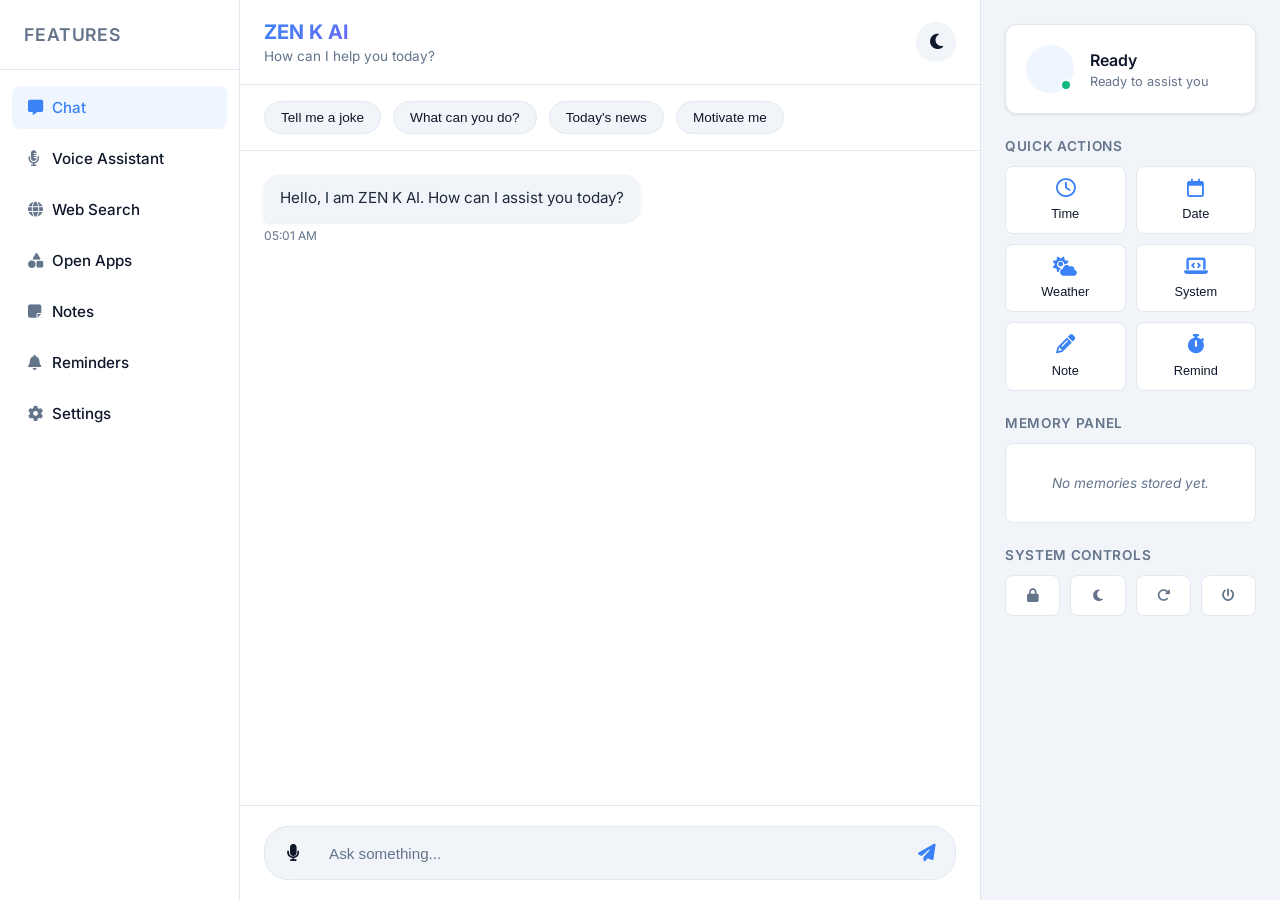
==== commit 16300dcf: "Add files via upload" ====
--- a/zen-k-ai/index.html
+++ b/zen-k-ai/index.html
@@ -68,6 +68,11 @@
             </div>
 
             <footer class="input-section">
+                <!-- Audio-Reactive Waveform -->
+                <div class="waveform-container" id="waveform-container">
+                    <canvas id="waveform-canvas" aria-hidden="true"></canvas>
+                    <span class="waveform-label" id="waveform-label">Tap mic to speak</span>
+                </div>
                 <div class="input-wrapper">
                     <button class="icon-btn mic-btn" id="mic-btn" aria-label="Voice input">
                         <i class="fa-solid fa-microphone"></i>
@@ -79,6 +84,61 @@
                 </div>
             </footer>
         </main>
+
+        <!-- MOBILE BOTTOM NAV -->
+        <nav class="mobile-bottom-nav" id="mobile-bottom-nav" aria-label="Mobile navigation">
+            <button class="mobile-nav-btn active" id="mnav-chat" aria-label="Chat">
+                <i class="fa-solid fa-message"></i>
+                <span>Chat</span>
+            </button>
+            <button class="mobile-nav-btn" id="mnav-notes" aria-label="Notes">
+                <i class="fa-solid fa-note-sticky"></i>
+                <span>Notes</span>
+            </button>
+            <button class="mobile-nav-btn mobile-nav-mic" id="mnav-mic" aria-label="Voice">
+                <i class="fa-solid fa-microphone"></i>
+            </button>
+            <button class="mobile-nav-btn" id="mnav-reminders" aria-label="Reminders">
+                <i class="fa-solid fa-bell"></i>
+                <span>Remind</span>
+            </button>
+            <button class="mobile-nav-btn" id="mnav-more" aria-label="More">
+                <i class="fa-solid fa-grip"></i>
+                <span>More</span>
+            </button>
+        </nav>
+
+        <!-- MOBILE DRAWER (slide-up quick panel) -->
+        <div class="mobile-drawer-overlay" id="mobile-drawer-overlay"></div>
+        <div class="mobile-drawer" id="mobile-drawer">
+            <div class="drawer-handle"></div>
+            <div class="drawer-grid">
+                <button class="drawer-item" data-query="What time is it">
+                    <i class="fa-regular fa-clock"></i><span>Time</span>
+                </button>
+                <button class="drawer-item" data-query="What is today's date">
+                    <i class="fa-regular fa-calendar"></i><span>Date</span>
+                </button>
+                <button class="drawer-item" data-query="Weather now">
+                    <i class="fa-solid fa-cloud-sun"></i><span>Weather</span>
+                </button>
+                <button class="drawer-item" data-query="System info">
+                    <i class="fa-solid fa-laptop-code"></i><span>System</span>
+                </button>
+                <button class="drawer-item" id="drawer-apps">
+                    <i class="fa-solid fa-shapes"></i><span>Apps</span>
+                </button>
+                <button class="drawer-item" id="drawer-settings">
+                    <i class="fa-solid fa-gear"></i><span>Settings</span>
+                </button>
+                <button class="drawer-item" id="drawer-lock">
+                    <i class="fa-solid fa-lock"></i><span>Lock</span>
+                </button>
+                <button class="drawer-item" id="drawer-theme">
+                    <i class="fa-solid fa-moon"></i><span>Theme</span>
+                </button>
+            </div>
+        </div>
 
         <!-- RIGHT SIDEBAR -->
         <aside class="right-sidebar">
@@ -165,6 +225,53 @@
         </div>
     </div>
     
+    <!-- Notes Modal -->
+    <div class="modal-overlay" id="notes-modal">
+        <div class="modal-content modal-large">
+            <div class="modal-header">
+                <h2><i class="fa-solid fa-note-sticky"></i> My Notes</h2>
+                <button class="close-btn" id="close-notes-modal"><i class="fa-solid fa-xmark"></i></button>
+            </div>
+            <div class="modal-body">
+                <div id="notes-list-container" class="notes-list-container"></div>
+                <div class="add-note-form">
+                    <h3>Add New Note</h3>
+                    <textarea id="new-note-content" placeholder="Type your note… or say 'Take a note [content]'"></textarea>
+                    <button id="add-note-btn"><i class="fa-solid fa-plus"></i> Add Note</button>
+                </div>
+            </div>
+        </div>
+    </div>
+
+    <!-- Reminders Modal -->
+    <div class="modal-overlay" id="reminders-modal">
+        <div class="modal-content modal-large">
+            <div class="modal-header">
+                <h2><i class="fa-solid fa-bell"></i> My Reminders</h2>
+                <button class="close-btn" id="close-reminders-modal"><i class="fa-solid fa-xmark"></i></button>
+            </div>
+            <div class="modal-body">
+                <div id="reminders-list-container" class="reminders-list-container"></div>
+                <div class="add-reminder-form">
+                    <h3>Set New Reminder</h3>
+                    <input type="text" id="new-reminder-task" placeholder="Task (e.g. Call John, Take medicine)">
+                    <input type="datetime-local" id="new-reminder-time">
+                    <button id="add-reminder-btn"><i class="fa-solid fa-bell"></i> Set Reminder</button>
+                </div>
+            </div>
+        </div>
+    </div>
+
+    <!-- Reminder Toast -->
+    <div class="reminder-toast" id="reminder-toast">
+        <div class="toast-icon"><i class="fa-solid fa-bell"></i></div>
+        <div class="toast-content">
+            <strong>⏰ Reminder</strong>
+            <p id="toast-message"></p>
+        </div>
+        <button class="toast-close" id="toast-close"><i class="fa-solid fa-xmark"></i></button>
+    </div>
+
     <script src="script.js"></script>
 </body>
 </html>
--- a/zen-k-ai/style.css
+++ b/zen-k-ai/style.css
@@ -108,13 +108,183 @@
 }
 
 @media (max-width: 768px) {
+    body { overflow: hidden; }
+
     .app-wrapper {
         grid-template-columns: 1fr;
+        height: 100dvh; /* dynamic viewport height for mobile browsers */
     }
-    .left-sidebar, .right-sidebar {
-        display: none;
+    .left-sidebar, .right-sidebar { display: none; }
+
+    /* Center panel fills all space minus bottom nav */
+    .center-panel {
+        height: 100dvh;
+        padding-bottom: 70px; /* room for bottom nav */
     }
-}
+
+    /* Compact header */
+    .app-header { padding: 14px 16px; }
+    .header-text h1 { font-size: 1.1rem; }
+    .header-text p  { font-size: 0.78rem; }
+
+    /* Suggestions scrollable */
+    .quick-suggestions { padding: 10px 16px; gap: 8px; }
+    .suggestion-btn    { padding: 7px 14px; font-size: 0.8rem; }
+
+    /* Chat area */
+    .chat-container { padding: 16px; }
+    .chat-msg { max-width: 92%; }
+
+    /* Input bar */
+    .input-section { padding: 10px 14px; padding-bottom: calc(10px + env(safe-area-inset-bottom)); }
+    .chat-input    { font-size: 1rem; } /* 16px minimum prevents iOS zoom */
+
+    /* Full-screen modals on mobile */
+    .modal-content, .modal-large {
+        width: 100%;
+        max-width: 100%;
+        max-height: 100dvh;
+        border-radius: 20px 20px 0 0;
+        margin: 0;
+        position: fixed;
+        bottom: 0;
+        left: 0;
+    }
+    .modal-overlay {
+        align-items: flex-end;
+    }
+    .modal-body { max-height: 65dvh; }
+}
+
+/* ── Bottom Navigation Bar ── */
+.mobile-bottom-nav {
+    display: none; /* hidden on desktop */
+}
+
+@media (max-width: 768px) {
+    .mobile-bottom-nav {
+        display: flex;
+        position: fixed;
+        bottom: 0;
+        left: 0;
+        right: 0;
+        z-index: 500;
+        background: var(--bg-panel);
+        border-top: 1px solid var(--border-color);
+        padding: 8px 0 calc(8px + env(safe-area-inset-bottom));
+        box-shadow: 0 -4px 20px rgba(0,0,0,0.08);
+    }
+}
+
+.mobile-nav-btn {
+    flex: 1;
+    display: flex;
+    flex-direction: column;
+    align-items: center;
+    justify-content: center;
+    gap: 3px;
+    background: none;
+    border: none;
+    color: var(--text-secondary);
+    font-size: 0.68rem;
+    font-family: 'Inter', sans-serif;
+    font-weight: 500;
+    cursor: pointer;
+    padding: 6px 0;
+    min-height: 52px;
+    transition: color 0.2s ease;
+    -webkit-tap-highlight-color: transparent;
+}
+.mobile-nav-btn i   { font-size: 1.2rem; }
+.mobile-nav-btn.active { color: var(--accent-primary); }
+.mobile-nav-btn:active { transform: scale(0.93); }
+
+/* Centre mic button — elevated floating style */
+.mobile-nav-mic {
+    position: relative;
+    top: -18px;
+    flex: 0 0 60px;
+    width: 60px;
+    height: 60px;
+    border-radius: 50%;
+    background: linear-gradient(135deg, var(--accent-primary), #8b5cf6);
+    color: white !important;
+    box-shadow: 0 4px 18px rgba(59,130,246,0.5);
+    font-size: 0;
+    padding: 0;
+    min-height: unset;
+    gap: 0;
+}
+.mobile-nav-mic i { font-size: 1.4rem; color: white; }
+.mobile-nav-mic.listening {
+    animation: pulseMic 1.5s infinite;
+    background: linear-gradient(135deg, #8b5cf6, #a78bfa);
+}
+
+/* ── Slide-up Mobile Drawer ── */
+.mobile-drawer-overlay {
+    display: none;
+    position: fixed; inset: 0; z-index: 600;
+    background: rgba(0,0,0,0.4);
+    backdrop-filter: blur(2px);
+    opacity: 0;
+    transition: opacity 0.3s ease;
+}
+.mobile-drawer {
+    display: none;
+    position: fixed;
+    bottom: 0; left: 0; right: 0;
+    z-index: 700;
+    background: var(--bg-panel);
+    border-radius: 20px 20px 0 0;
+    padding: 12px 20px calc(24px + env(safe-area-inset-bottom));
+    transform: translateY(100%);
+    transition: transform 0.35s cubic-bezier(0.4,0,0.2,1);
+    box-shadow: 0 -8px 40px rgba(0,0,0,0.15);
+}
+
+@media (max-width: 768px) {
+    .mobile-drawer-overlay { display: block; pointer-events: none; }
+    .mobile-drawer         { display: block; }
+}
+
+.mobile-drawer-overlay.open { opacity: 1; pointer-events: all; }
+.mobile-drawer.open          { transform: translateY(0); }
+
+.drawer-handle {
+    width: 40px; height: 4px;
+    background: var(--border-color);
+    border-radius: 2px;
+    margin: 0 auto 20px;
+}
+.drawer-grid {
+    display: grid;
+    grid-template-columns: repeat(4, 1fr);
+    gap: 12px;
+}
+.drawer-item {
+    display: flex; flex-direction: column;
+    align-items: center; justify-content: center;
+    gap: 8px;
+    background: var(--bg-secondary);
+    border: 1px solid var(--border-color);
+    border-radius: 12px;
+    padding: 16px 8px;
+    color: var(--text-primary);
+    font-size: 0.75rem; font-weight: 500;
+    font-family: 'Inter', sans-serif;
+    cursor: pointer;
+    transition: all 0.15s ease;
+    -webkit-tap-highlight-color: transparent;
+    min-height: 72px;
+}
+.drawer-item i { font-size: 1.3rem; color: var(--accent-primary); }
+.drawer-item:active {
+    background: var(--accent-light);
+    border-color: var(--accent-primary);
+    transform: scale(0.95);
+}
+
 
 /* Base Panel Styles */
 .left-sidebar, .center-panel, .right-sidebar {
@@ -662,3 +832,178 @@
 .add-app-form button:hover {
     background: var(--accent-hover);
 }
+
+/* =============================================
+   🌊  AUDIO-REACTIVE WAVEFORM
+   ============================================= */
+
+.waveform-container {
+    position: relative;
+    display: flex;
+    flex-direction: column;
+    align-items: center;
+    overflow: hidden;
+    height: 0;
+    opacity: 0;
+    margin-bottom: 0;
+    transition: height 0.4s cubic-bezier(0.4, 0, 0.2, 1),
+                opacity 0.4s ease,
+                margin-bottom 0.4s ease;
+}
+
+/* Expanded state — when mic is active */
+.waveform-container.active {
+    height: 72px;
+    opacity: 1;
+    margin-bottom: 12px;
+}
+
+#waveform-canvas {
+    width: 100%;
+    height: 56px;
+    display: block;
+    /* subtle blue glow */
+    filter: drop-shadow(0 0 6px rgba(59, 130, 246, 0.45));
+    border-radius: 8px;
+}
+
+.waveform-label {
+    font-size: 0.72rem;
+    letter-spacing: 0.08em;
+    color: var(--text-secondary);
+    text-transform: uppercase;
+    margin-top: 2px;
+    opacity: 0;
+    transform: translateY(4px);
+    transition: opacity 0.3s ease 0.15s, transform 0.3s ease 0.15s;
+    pointer-events: none;
+}
+
+.waveform-container.active .waveform-label {
+    opacity: 1;
+    transform: translateY(0);
+}
+
+/* Listening label colour */
+.waveform-container.listening .waveform-label {
+    color: var(--status-listening);
+}
+
+/* Dark-mode tint for canvas glow */
+.dark-theme #waveform-canvas {
+    filter: drop-shadow(0 0 8px rgba(99, 179, 237, 0.55));
+}
+
+/* =============================================
+   📝  NOTES · REMINDERS · TOAST
+   ============================================= */
+
+.modal-large { max-width: 520px; }
+.modal-body  { max-height: 60vh; overflow-y: auto; }
+
+/* ── Notes list ── */
+.notes-list-container,
+.reminders-list-container {
+    max-height: 200px; overflow-y: auto;
+    margin-bottom: 16px;
+    display: flex; flex-direction: column; gap: 8px;
+}
+
+.note-item, .reminder-item {
+    display: flex; justify-content: space-between;
+    align-items: flex-start; gap: 10px;
+    padding: 12px 14px; border-radius: 8px;
+    background: var(--bg-secondary);
+}
+.note-item   { border-left: 3px solid var(--accent-primary); }
+.reminder-item { border-left: 3px solid #f59e0b; }
+
+.note-item-content, .reminder-item-content { flex: 1; }
+.note-item-content p, .reminder-item-content p {
+    font-size: 0.88rem; color: var(--text-primary);
+    margin-bottom: 3px; line-height: 1.4;
+}
+.note-item-content small, .reminder-item-content small {
+    font-size: 0.72rem; color: var(--text-secondary);
+}
+.note-item button, .reminder-item button {
+    background: #ef4444; color: white;
+    border: none; border-radius: 4px;
+    padding: 5px 9px; cursor: pointer; font-size: 0.75rem; flex-shrink: 0;
+}
+.note-item button:hover, .reminder-item button:hover { background: #dc2626; }
+
+/* ── Shared form styles ── */
+.add-note-form, .add-reminder-form {
+    display: flex; flex-direction: column; gap: 8px;
+    border-top: 1px solid var(--border-color); padding-top: 16px;
+}
+.add-note-form h3, .add-reminder-form h3 {
+    font-size: 0.78rem; text-transform: uppercase;
+    letter-spacing: 0.06em; color: var(--text-secondary); margin-bottom: 2px;
+}
+.add-note-form textarea {
+    padding: 10px; border-radius: 8px;
+    border: 1px solid var(--border-color);
+    background: var(--bg-main); color: var(--text-primary);
+    outline: none; resize: vertical; min-height: 76px;
+    font-family: 'Inter', sans-serif; font-size: 0.9rem;
+}
+.add-reminder-form input {
+    padding: 10px; border-radius: 8px;
+    border: 1px solid var(--border-color);
+    background: var(--bg-main); color: var(--text-primary);
+    outline: none; font-family: 'Inter', sans-serif; font-size: 0.9rem;
+}
+.add-note-form textarea:focus,
+.add-reminder-form input:focus { border-color: var(--accent-primary); }
+.add-note-form button, .add-reminder-form button {
+    background: var(--accent-primary); color: white; border: none;
+    border-radius: 8px; padding: 10px; cursor: pointer;
+    font-weight: 500; font-size: 0.9rem; transition: background 0.2s;
+}
+.add-note-form button:hover,
+.add-reminder-form button:hover { background: var(--accent-hover); }
+
+/* ── Toast ── */
+.reminder-toast {
+    position: fixed; top: 20px; right: 20px; z-index: 2000;
+    background: var(--bg-panel);
+    border: 1px solid #f59e0b; border-left: 4px solid #f59e0b;
+    border-radius: 12px; padding: 16px 18px;
+    display: flex; align-items: flex-start; gap: 14px;
+    max-width: 300px; box-shadow: 0 8px 32px rgba(0,0,0,0.18);
+    transform: translateX(calc(100% + 40px)); opacity: 0;
+    transition: transform 0.4s cubic-bezier(0.4,0,0.2,1), opacity 0.4s ease;
+}
+.reminder-toast.active { transform: translateX(0); opacity: 1; }
+.toast-icon { font-size: 1.4rem; color: #f59e0b; flex-shrink: 0; }
+.toast-content { flex: 1; }
+.toast-content strong { display: block; font-size: 0.88rem; color: var(--text-primary); margin-bottom: 3px; }
+.toast-content p { font-size: 0.83rem; color: var(--text-secondary); line-height: 1.4; }
+.toast-close { background: none; border: none; color: var(--text-secondary); cursor: pointer; font-size: 1rem; flex-shrink: 0; }
+.toast-close:hover { color: var(--text-primary); }
+
+/* ── Shutdown overlay ── */
+.shutdown-overlay {
+    position: fixed; inset: 0; z-index: 9999;
+    background: #000;
+    display: flex; flex-direction: column;
+    align-items: center; justify-content: center; gap: 16px;
+    opacity: 0; pointer-events: none;
+    transition: opacity 0.6s ease;
+}
+.shutdown-overlay.active { opacity: 1; pointer-events: all; }
+.shutdown-overlay i { font-size: 2.5rem; color: #ef4444; }
+.shutdown-overlay p { color: #94a3b8; font-size: 0.95rem; letter-spacing: 0.08em; }
+
+/* Streaming cursor blink */
+@keyframes blink { 0%,100%{opacity:1} 50%{opacity:0} }
+.msg-bubble.streaming { position: relative; }
+.msg-bubble.streaming::after {
+    content: '▋';
+    display: inline-block;
+    animation: blink 0.7s step-start infinite;
+    color: var(--accent-primary);
+    margin-left: 1px;
+}
